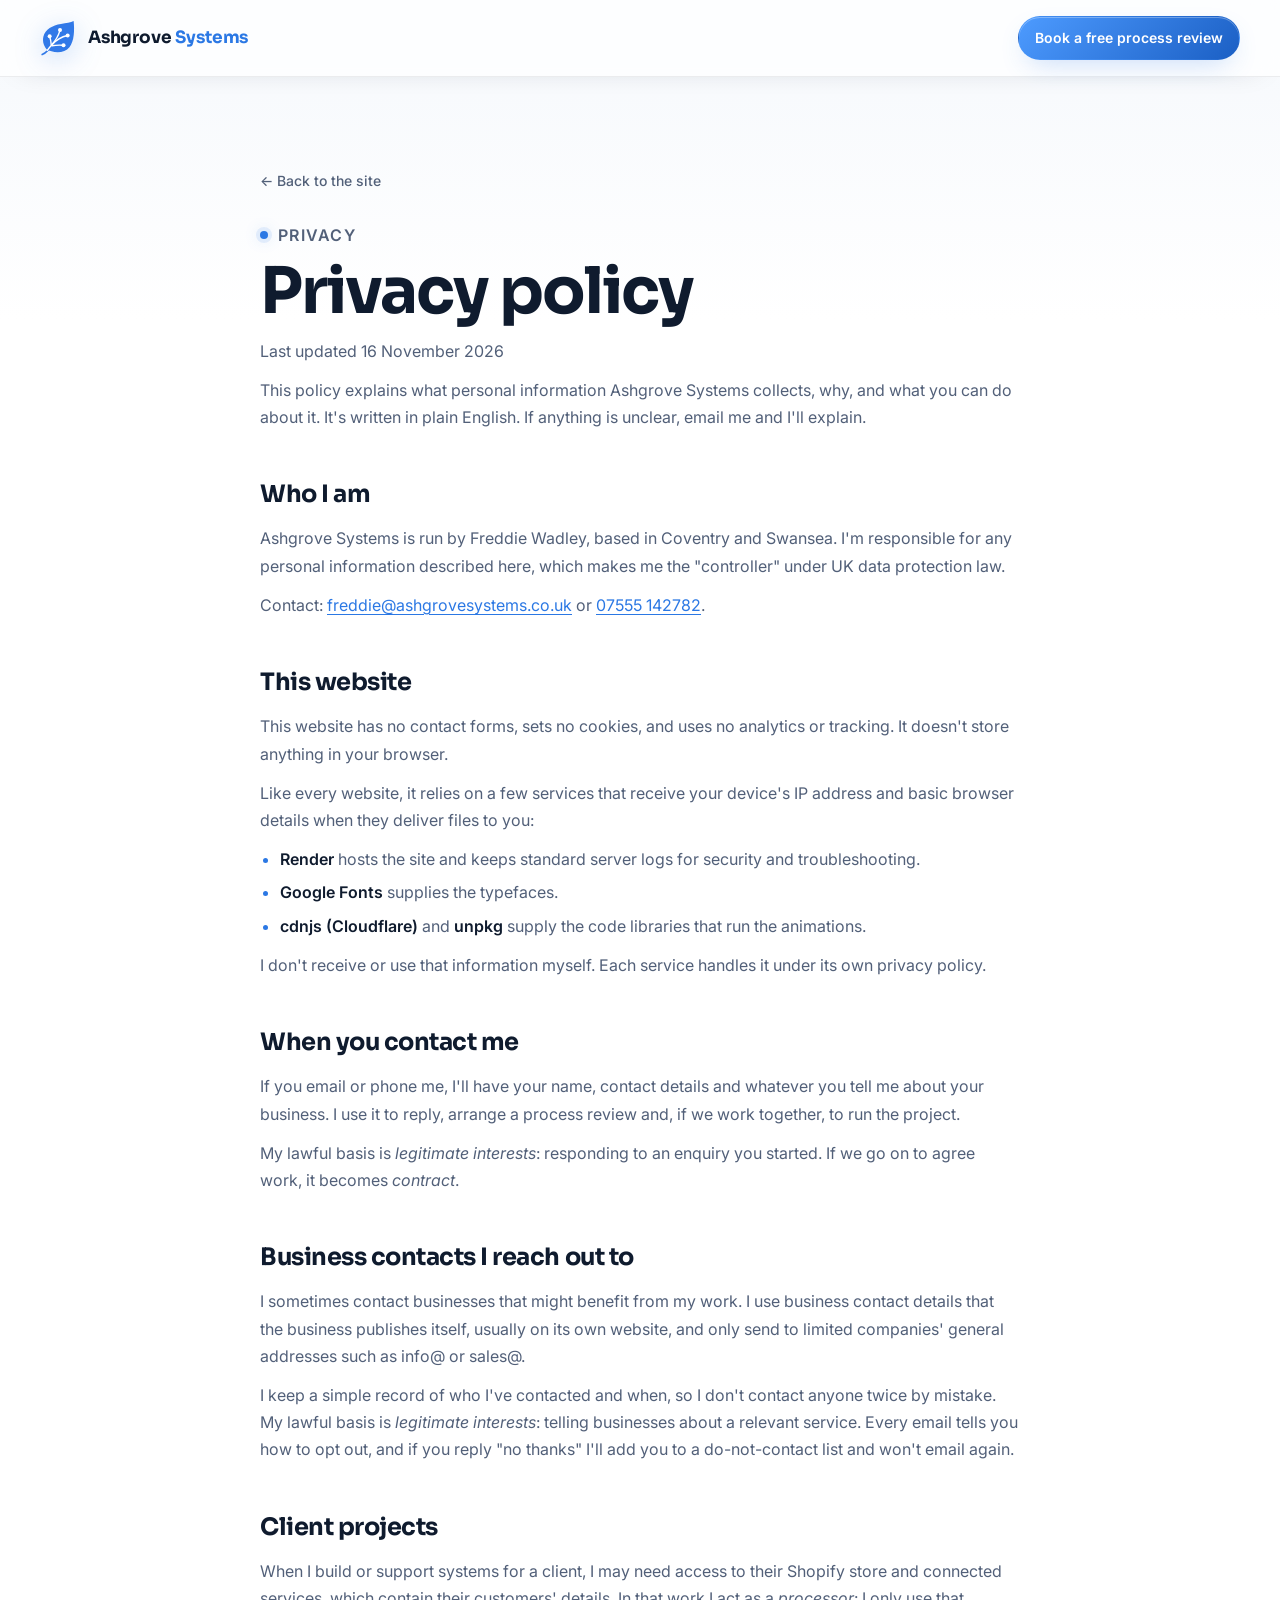
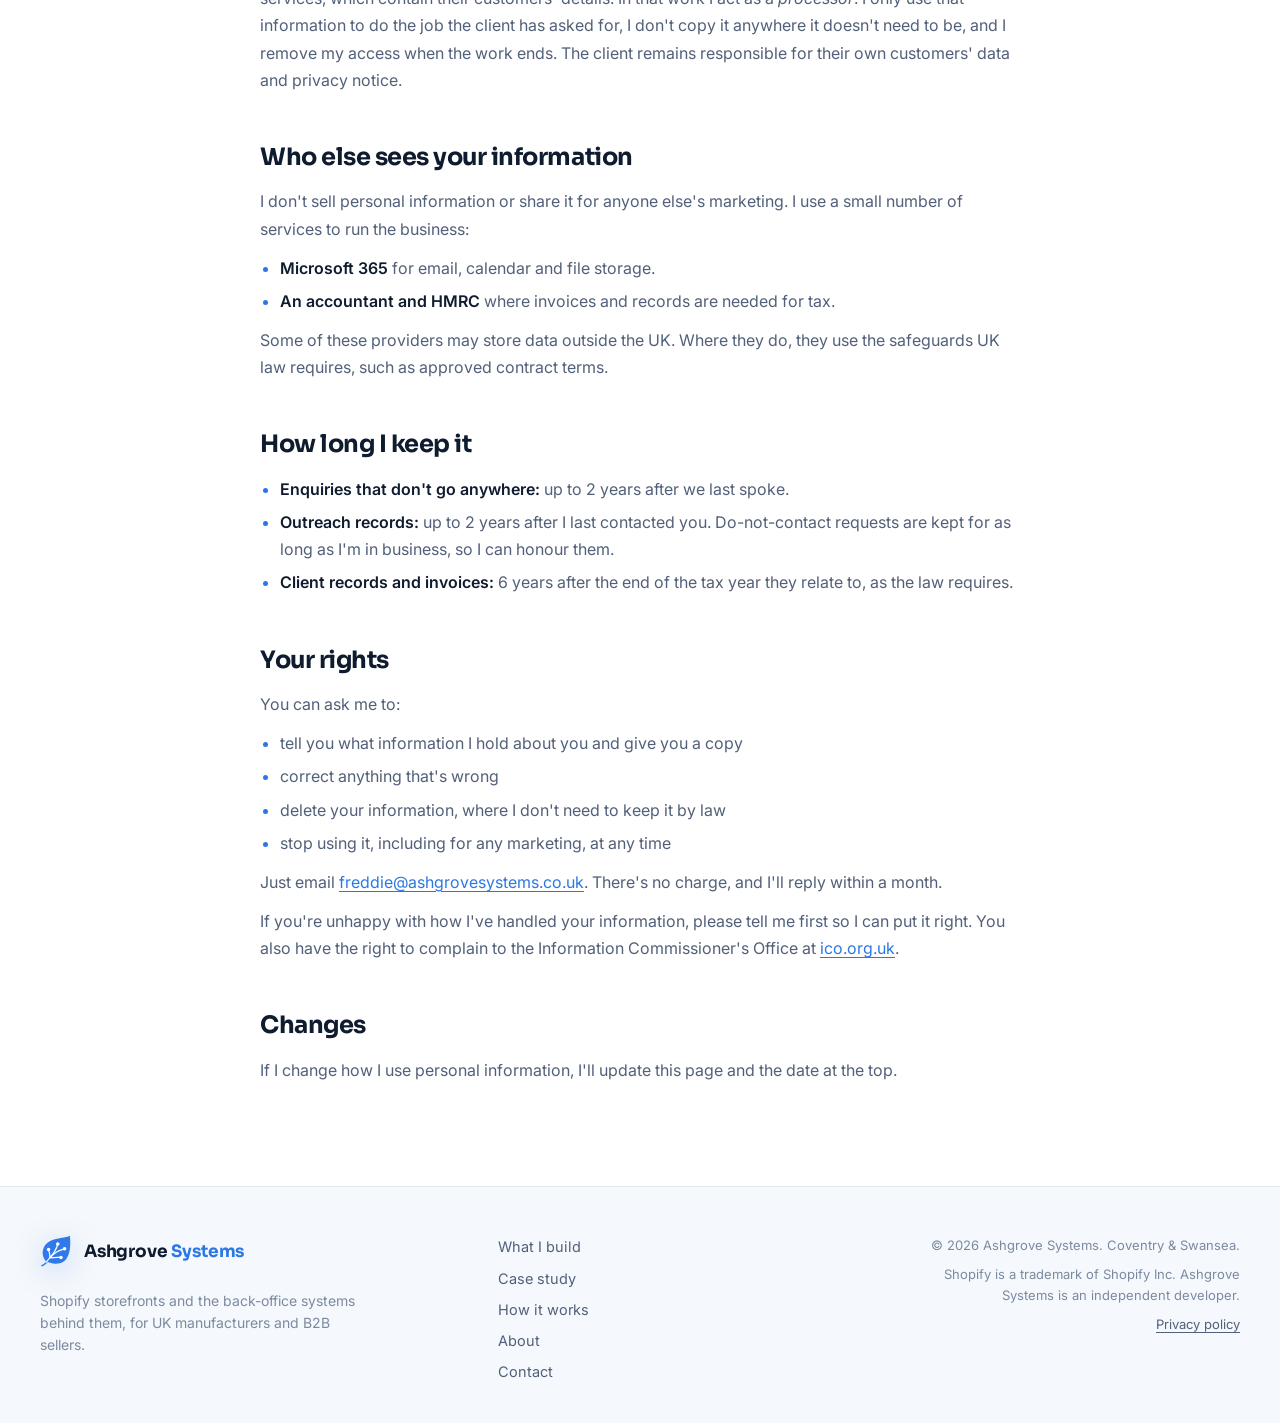
==== privacy.html @ 2b481d2b "Add privacy policy page and footer link Co-Authored-By: Claude Opus 5.5 <noreply@anthropic.com>" ====
<!doctype html>
<html lang="en-GB">
<head>
  <meta charset="utf-8">
  <meta name="viewport" content="width=device-width, initial-scale=1">
  <title>Privacy policy — Ashgrove Systems</title>
  <meta name="description" content="How Ashgrove Systems collects, uses and protects personal information.">
  <meta name="theme-color" content="#ffffff">
  <meta name="robots" content="noindex, follow">
  <link rel="icon" type="image/svg+xml" href="assets/favicon.svg">
  <link rel="canonical" href="https://ashgrovesystems.co.uk/privacy.html">

  <link rel="preconnect" href="https://fonts.googleapis.com">
  <link rel="preconnect" href="https://fonts.gstatic.com" crossorigin>
  <link href="https://fonts.googleapis.com/css2?family=Sora:wght@500;600;700;800&family=Inter:wght@400;500;600&display=swap" rel="stylesheet">
  <link rel="stylesheet" href="styles.css">
</head>
<body class="page-legal">
  <a class="skip-link" href="#main">Skip to content</a>

  <header class="site-header is-scrolled" id="top">
    <div class="container nav-bar">
      <a class="brand" href="./" aria-label="Ashgrove Systems — home">
        <img src="assets/logo.svg" width="36" height="36" alt="">
        <span>Ashgrove <b>Systems</b></span>
      </a>
      <div class="nav-actions">
        <a class="btn btn-primary btn-sm" href="./#contact">Book a free process review</a>
      </div>
    </div>
  </header>

  <main id="main" class="legal">
    <div class="container legal-inner">
      <a class="legal-back" href="./">&larr; Back to the site</a>
      <p class="eyebrow"><span class="dot"></span>Privacy</p>
      <h1 class="section-title">Privacy policy</h1>
      <p class="legal-updated">Last updated 16 November 2026</p>

      <p class="legal-lead">This policy explains what personal information Ashgrove Systems collects, why, and what you can do about it. It's written in plain English. If anything is unclear, email me and I'll explain.</p>

      <h2>Who I am</h2>
      <p>Ashgrove Systems is run by Freddie Wadley, based in Coventry and Swansea. I'm responsible for any personal information described here, which makes me the "controller" under UK data protection law.</p>
      <p>Contact: <a href="mailto:freddie@ashgrovesystems.co.uk">freddie@ashgrovesystems.co.uk</a> or <a href="tel:+447555142782">07555 142782</a>.</p>

      <h2>This website</h2>
      <p>This website has no contact forms, sets no cookies, and uses no analytics or tracking. It doesn't store anything in your browser.</p>
      <p>Like every website, it relies on a few services that receive your device's IP address and basic browser details when they deliver files to you:</p>
      <ul>
        <li><strong>Render</strong> hosts the site and keeps standard server logs for security and troubleshooting.</li>
        <li><strong>Google Fonts</strong> supplies the typefaces.</li>
        <li><strong>cdnjs (Cloudflare)</strong> and <strong>unpkg</strong> supply the code libraries that run the animations.</li>
      </ul>
      <p>I don't receive or use that information myself. Each service handles it under its own privacy policy.</p>

      <h2>When you contact me</h2>
      <p>If you email or phone me, I'll have your name, contact details and whatever you tell me about your business. I use it to reply, arrange a process review and, if we work together, to run the project.</p>
      <p>My lawful basis is <em>legitimate interests</em>: responding to an enquiry you started. If we go on to agree work, it becomes <em>contract</em>.</p>

      <h2>Business contacts I reach out to</h2>
      <p>I sometimes contact businesses that might benefit from my work. I use business contact details that the business publishes itself, usually on its own website, and only send to limited companies' general addresses such as info@ or sales@.</p>
      <p>I keep a simple record of who I've contacted and when, so I don't contact anyone twice by mistake. My lawful basis is <em>legitimate interests</em>: telling businesses about a relevant service. Every email tells you how to opt out, and if you reply "no thanks" I'll add you to a do-not-contact list and won't email again.</p>

      <h2>Client projects</h2>
      <p>When I build or support systems for a client, I may need access to their Shopify store and connected services, which contain their customers' details. In that work I act as a <em>processor</em>: I only use that information to do the job the client has asked for, I don't copy it anywhere it doesn't need to be, and I remove my access when the work ends. The client remains responsible for their own customers' data and privacy notice.</p>

      <h2>Who else sees your information</h2>
      <p>I don't sell personal information or share it for anyone else's marketing. I use a small number of services to run the business:</p>
      <ul>
        <li><strong>Microsoft 365</strong> for email, calendar and file storage.</li>
        <li><strong>An accountant and HMRC</strong> where invoices and records are needed for tax.</li>
      </ul>
      <p>Some of these providers may store data outside the UK. Where they do, they use the safeguards UK law requires, such as approved contract terms.</p>

      <h2>How long I keep it</h2>
      <ul>
        <li><strong>Enquiries that don't go anywhere:</strong> up to 2 years after we last spoke.</li>
        <li><strong>Outreach records:</strong> up to 2 years after I last contacted you. Do-not-contact requests are kept for as long as I'm in business, so I can honour them.</li>
        <li><strong>Client records and invoices:</strong> 6 years after the end of the tax year they relate to, as the law requires.</li>
      </ul>

      <h2>Your rights</h2>
      <p>You can ask me to:</p>
      <ul>
        <li>tell you what information I hold about you and give you a copy</li>
        <li>correct anything that's wrong</li>
        <li>delete your information, where I don't need to keep it by law</li>
        <li>stop using it, including for any marketing, at any time</li>
      </ul>
      <p>Just email <a href="mailto:freddie@ashgrovesystems.co.uk">freddie@ashgrovesystems.co.uk</a>. There's no charge, and I'll reply within a month.</p>
      <p>If you're unhappy with how I've handled your information, please tell me first so I can put it right. You also have the right to complain to the Information Commissioner's Office at <a href="https://ico.org.uk/make-a-complaint/" target="_blank" rel="noopener">ico.org.uk</a>.</p>

      <h2>Changes</h2>
      <p>If I change how I use personal information, I'll update this page and the date at the top.</p>
    </div>
  </main>

  <footer class="site-footer">
    <div class="container footer-grid">
      <div class="footer-brand">
        <a class="brand" href="./" aria-label="Ashgrove Systems — home">
          <img src="assets/logo.svg" width="32" height="32" alt="">
          <span>Ashgrove <b>Systems</b></span>
        </a>
        <p>Shopify storefronts and the back-office systems behind them, for UK manufacturers and B2B sellers.</p>
      </div>
      <nav class="footer-nav" aria-label="Footer">
        <a href="./#build">What I build</a>
        <a href="./#case-study">Case study</a>
        <a href="./#how">How it works</a>
        <a href="./#about">About</a>
        <a href="./#contact">Contact</a>
      </nav>
      <div class="footer-legal">
        <p>&copy; 2026 Ashgrove Systems. Coventry &amp; Swansea.</p>
        <p>Shopify is a trademark of Shopify Inc. Ashgrove Systems is an independent developer.</p>
        <p><a href="privacy.html">Privacy policy</a></p>
      </div>
    </div>
  </footer>
</body>
</html>
---- styles.css ----
/* =========================================================
   Ashgrove Systems — styles
   Light, airy theme with a bright blue accent, bold type,
   full-bleed sections, soft shadows.
   ========================================================= */

:root {
  --bg: #ffffff;
  --bg-2: #f5f8fc;
  --bg-3: #edf3fa;
  --surface: #ffffff;
  --surface-2: #f7faff;
  --line: rgba(15, 27, 46, 0.08);
  --line-strong: rgba(15, 27, 46, 0.14);

  --text: #0f1b2e;
  --muted: #526079;
  --muted-2: #7c8aa0;

  --blue: #2b78e4;          /* accent text + fills (AA on white) */
  --blue-bright: #4d9bff;   /* highlights, gradients */
  --blue-light: #9cc8ff;
  --blue-deep: #1b5fc4;
  --blue-ink: #0d3b7a;
  --blue-glow: rgba(43, 120, 228, 0.32);
  --blue-soft: rgba(43, 120, 228, 0.10);
  --blue-tint: #eaf2ff;

  --amber: #a86200;
  --amber-bg: rgba(255, 184, 77, 0.18);
  --amber-line: rgba(200, 130, 0, 0.45);
  --green: #1a8f55;

  --shadow-soft: 0 20px 60px -24px rgba(15, 27, 46, 0.18);
  --shadow-card: 0 10px 30px -18px rgba(15, 27, 46, 0.18);
  --shadow-float: 0 40px 90px -40px rgba(15, 27, 46, 0.28), 0 0 70px -30px var(--blue-glow);

  --font-display: "Sora", "Inter", system-ui, sans-serif;
  --font-body: "Inter", system-ui, -apple-system, "Segoe UI", sans-serif;

  --radius: 18px;
  --radius-lg: 28px;
  --container: 1200px;
  --gutter: clamp(16px, 4vw, 40px);
  --ease: cubic-bezier(0.22, 1, 0.36, 1);
}

*, *::before, *::after { box-sizing: border-box; }

html {
  /* No scroll-behavior: smooth here. Lenis handles smooth scrolling and
     the two fight each other when both are on. */
  -webkit-text-size-adjust: 100%;
}

html.lenis, html.lenis body { height: auto; }
.lenis.lenis-smooth { scroll-behavior: auto !important; }

body {
  margin: 0;
  background: var(--bg);
  color: var(--text);
  font-family: var(--font-body);
  font-size: 17px;
  line-height: 1.6;
  overflow-x: hidden;
  -webkit-font-smoothing: antialiased;
}

img, svg { display: block; max-width: 100%; }
a { color: inherit; text-decoration: none; }
ul, ol { margin: 0; padding: 0; list-style: none; }
h1, h2, h3, h4, p { margin: 0; }
button { font: inherit; color: inherit; cursor: pointer; }
::selection { background: var(--blue-light); color: var(--text); }

.container {
  width: min(100% - 2 * var(--gutter), var(--container));
  margin-inline: auto;
}

.skip-link {
  position: absolute; left: 12px; top: -60px;
  background: var(--blue); color: #fff; padding: 10px 14px; border-radius: 10px;
  font-weight: 600; z-index: 100; transition: top .2s;
}
.skip-link:focus { top: 12px; }

/* ---------- background glows ---------- */
.bg-glow { position: fixed; inset: 0; pointer-events: none; z-index: 0; overflow: hidden; }
.glow {
  position: absolute; border-radius: 50%; filter: blur(80px); opacity: .9;
  will-change: transform;
}
.glow-1 { width: 60vw; height: 60vw; max-width: 760px; max-height: 760px; top: -22vw; right: -14vw; background: radial-gradient(circle, rgba(77,155,255,.26), transparent 65%); }
.glow-2 { width: 50vw; height: 50vw; max-width: 640px; max-height: 640px; bottom: -25vw; left: -15vw; background: radial-gradient(circle, rgba(156,200,255,.3), transparent 65%); }

main, .site-header, .site-footer { position: relative; z-index: 1; }

/* ---------- typography helpers ---------- */
.eyebrow {
  display: inline-flex; align-items: center; gap: 10px;
  font-size: 13px; font-weight: 600; letter-spacing: .08em; text-transform: uppercase;
  color: var(--blue);
}
.eyebrow .dot {
  width: 8px; height: 8px; border-radius: 50%; background: var(--blue);
  box-shadow: 0 0 0 4px var(--blue-soft), 0 0 16px var(--blue-glow);
}
.section-title {
  font-family: var(--font-display);
  font-weight: 700;
  font-size: clamp(2.1rem, 5vw, 4.2rem);
  line-height: 1.04;
  letter-spacing: -0.03em;
  margin-top: 18px;
  color: var(--text);
}
.section-title em, .hero-title em {
  font-style: normal;
  background: linear-gradient(100deg, var(--blue-deep), var(--blue) 55%, var(--blue-bright));
  -webkit-background-clip: text; background-clip: text; color: transparent;
}
.section-sub {
  margin-top: 20px; max-width: 60ch; color: var(--muted); font-size: clamp(1.02rem, 1.4vw, 1.2rem);
}
.section-sub a { color: var(--blue); text-decoration: underline; text-underline-offset: 3px; }
.section-head { max-width: 820px; }

.todo { color: var(--amber); }
.todo-note {
  display: block; font-size: 12px; font-weight: 600; letter-spacing: .04em;
  color: var(--amber);
}

/* ---------- buttons ---------- */
.btn {
  position: relative; display: inline-flex; align-items: center; justify-content: center; gap: 10px;
  padding: 14px 22px; border-radius: 999px; font-weight: 600; font-size: 15px;
  border: 1px solid transparent; white-space: nowrap;
  transition: transform .35s var(--ease), box-shadow .35s var(--ease), background .3s, border-color .3s, color .3s;
  isolation: isolate;
}
.btn-lg { padding: 18px 28px; font-size: 16px; }
.btn-sm { padding: 10px 16px; font-size: 14px; }
.btn-primary {
  background: linear-gradient(135deg, var(--blue-bright), var(--blue-deep));
  color: #fff;
  box-shadow: 0 10px 28px -10px var(--blue-glow), inset 0 1px 0 rgba(255,255,255,.3);
}
.btn-primary::after {
  content: ""; position: absolute; inset: 0; border-radius: inherit; z-index: -1;
  background: linear-gradient(135deg, var(--blue), var(--blue-ink)); opacity: 0; transition: opacity .3s;
}
.btn-primary:hover { transform: translateY(-2px); box-shadow: 0 18px 40px -12px var(--blue-glow), inset 0 1px 0 rgba(255,255,255,.3); }
.btn-primary:hover::after { opacity: 1; }
.btn-primary svg { transition: transform .3s var(--ease); }
.btn-primary:hover svg { transform: translateX(4px); }
.btn-ghost {
  background: rgba(255,255,255,.7); border-color: var(--line-strong); color: var(--text);
  backdrop-filter: blur(8px); box-shadow: var(--shadow-card);
}
.btn-ghost:hover { background: #fff; border-color: rgba(43,120,228,.45); transform: translateY(-2px); }
.btn:focus-visible, a:focus-visible, button:focus-visible { outline: 2px solid var(--blue); outline-offset: 3px; }

/* ---------- header / nav ---------- */
.site-header {
  position: fixed; top: 0; left: 0; right: 0; z-index: 50;
  transition: background .35s, border-color .35s, box-shadow .35s;
  border-bottom: 1px solid transparent;
}
.site-header.is-scrolled {
  background: rgba(255, 255, 255, .78);
  backdrop-filter: blur(14px) saturate(140%);
  -webkit-backdrop-filter: blur(14px) saturate(140%);
  border-bottom-color: var(--line);
  box-shadow: 0 10px 30px -24px rgba(15,27,46,.25);
}
.nav-bar {
  display: flex; align-items: center; justify-content: space-between; gap: 24px;
  height: 76px;
}
.brand { display: inline-flex; align-items: center; gap: 12px; font-family: var(--font-display); font-weight: 700; font-size: 17px; letter-spacing: -0.01em; white-space: nowrap; color: var(--text); }
.brand b { font-weight: 700; color: var(--blue); }
.brand img { filter: drop-shadow(0 6px 14px rgba(43,120,228,.25)); }

.nav { display: flex; gap: 6px; }
.nav a {
  position: relative; padding: 8px 12px; font-size: 14.5px; font-weight: 500; color: var(--muted);
  border-radius: 10px; white-space: nowrap; transition: color .25s, background .25s;
}
.nav a::after {
  content: ""; position: absolute; left: 12px; right: 12px; bottom: 5px; height: 2px; border-radius: 2px;
  background: var(--blue); transform: scaleX(0); transform-origin: left; transition: transform .35s var(--ease);
}
.nav a:hover, .nav a.is-active { color: var(--text); }
.nav a:hover::after, .nav a.is-active::after { transform: scaleX(1); }

.nav-actions { display: flex; align-items: center; gap: 12px; }
.nav-toggle {
  display: none; width: 44px; height: 44px; border-radius: 12px; border: 1px solid var(--line-strong);
  background: #fff; flex-direction: column; align-items: center; justify-content: center; gap: 5px;
  box-shadow: var(--shadow-card);
}
.nav-toggle span { width: 18px; height: 2px; background: var(--text); border-radius: 2px; transition: transform .3s var(--ease), opacity .3s; }
.nav-toggle[aria-expanded="true"] span:nth-child(1) { transform: translateY(7px) rotate(45deg); }
.nav-toggle[aria-expanded="true"] span:nth-child(2) { opacity: 0; }
.nav-toggle[aria-expanded="true"] span:nth-child(3) { transform: translateY(-7px) rotate(-45deg); }

/* ---------- hero ---------- */
.hero {
  position: relative;
  min-height: 100svh;
  padding: calc(76px + clamp(48px, 9vh, 110px)) 0 clamp(60px, 8vh, 100px);
  display: flex; align-items: center;
  overflow: hidden;
  background: linear-gradient(180deg, #f7faff 0%, #ffffff 70%);
}
.hero::before {
  content: ""; position: absolute; inset: 0; pointer-events: none;
  background-image:
    linear-gradient(rgba(15,27,46,.06) 1px, transparent 1px),
    linear-gradient(90deg, rgba(15,27,46,.06) 1px, transparent 1px);
  background-size: 64px 64px;
  mask-image: radial-gradient(ellipse 70% 60% at 50% 40%, #000 20%, transparent 75%);
  -webkit-mask-image: radial-gradient(ellipse 70% 60% at 50% 40%, #000 20%, transparent 75%);
}
.hero-grid {
  display: grid; grid-template-columns: 1.1fr .9fr; gap: clamp(32px, 5vw, 72px); align-items: center;
}
.hero-title {
  font-family: var(--font-display);
  font-weight: 800;
  font-size: clamp(2.9rem, 7.2vw, 6.6rem);
  line-height: .98;
  letter-spacing: -0.04em;
  margin-top: 22px;
  color: var(--text);
}
.hero-title .line { display: block; overflow: hidden; padding-bottom: .06em; margin-bottom: -.06em; }
.hero-title .line > span { display: inline-block; }
.hero-sub { margin-top: 26px; max-width: 54ch; font-size: clamp(1.05rem, 1.5vw, 1.25rem); color: var(--muted); }
.hero-actions { display: flex; flex-wrap: wrap; gap: 14px; margin-top: 34px; }
.hero-meta { display: flex; flex-wrap: wrap; gap: 8px 22px; margin-top: 34px; color: var(--muted-2); font-size: 14px; }
.hero-meta li { display: flex; align-items: center; gap: 8px; }
.hero-meta li::before { content: ""; width: 5px; height: 5px; border-radius: 50%; background: var(--blue); box-shadow: 0 0 8px var(--blue-glow); }

.hero-visual { position: relative; }
.hero-visual-glow {
  position: absolute; inset: -10% -12%; z-index: -1; pointer-events: none;
  background: radial-gradient(ellipse at 50% 50%, rgba(77,155,255,.28), transparent 62%);
  filter: blur(30px);
}

/* window frames (shared by hero + case study) */
.flow-window, .board-window {
  background: #fff;
  border: 1px solid var(--line);
  border-radius: var(--radius-lg);
  box-shadow: var(--shadow-float);
  overflow: hidden;
}
.window-bar {
  display: flex; align-items: center; gap: 7px; padding: 14px 18px;
  border-bottom: 1px solid var(--line); background: var(--bg-2);
}
.win-dot { width: 10px; height: 10px; border-radius: 50%; background: rgba(15,27,46,.12); }
.win-dot:first-child { background: #ff8a80; }
.win-dot:nth-child(2) { background: #ffd166; }
.win-dot:nth-child(3) { background: #7bd98f; }
.win-title { margin-left: 8px; font-size: 13px; font-weight: 600; color: var(--muted); }
.win-pill {
  margin-left: auto; display: inline-flex; align-items: center; gap: 7px;
  font-size: 11.5px; font-weight: 600; letter-spacing: .04em; text-transform: uppercase;
  color: var(--blue); background: var(--blue-tint); border: 1px solid rgba(43,120,228,.2);
  padding: 4px 10px; border-radius: 999px;
}
.pulse { width: 7px; height: 7px; border-radius: 50%; background: var(--blue); box-shadow: 0 0 10px var(--blue-glow); animation: pulse 1.6s ease-in-out infinite; }
@keyframes pulse { 0%,100% { transform: scale(1); opacity: 1; } 50% { transform: scale(.6); opacity: .5; } }

/* order flow */
.flow { position: relative; padding: 22px 22px 10px 22px; }
.flow-rail {
  position: absolute; top: 44px; bottom: 54px; left: calc(22px + 23px); width: 2px;
  background: rgba(15,27,46,.08); border-radius: 2px;
}
.flow-rail-fill {
  position: absolute; left: 0; top: 0; width: 100%; height: 100%;
  background: linear-gradient(180deg, var(--blue-bright), var(--blue-deep));
  box-shadow: 0 0 12px var(--blue-glow);
  transform: scaleY(0); transform-origin: top;
}
.flow-packet {
  position: absolute; left: 50%; top: 0; width: 12px; height: 12px; margin-left: -6px; margin-top: -6px;
  border-radius: 50%; background: var(--blue);
  box-shadow: 0 0 0 4px rgba(43,120,228,.2), 0 0 22px 4px var(--blue-glow);
  opacity: 0;
}
.flow-step {
  position: relative; display: grid; grid-template-columns: 46px 1fr auto; align-items: center; gap: 14px;
  padding: 10px 0; transition: opacity .3s;
}
.flow-step + .flow-step { margin-top: 2px; }
.flow-icon {
  width: 46px; height: 46px; border-radius: 14px; display: grid; place-items: center;
  background: #fff; border: 1px solid var(--line-strong); color: var(--muted);
  position: relative; z-index: 1; box-shadow: var(--shadow-card);
  transition: color .35s, border-color .35s, box-shadow .35s, background .35s, transform .35s var(--ease);
}
.flow-icon svg { width: 22px; height: 22px; }
.flow-text { display: flex; flex-direction: column; gap: 2px; min-width: 0; }
.flow-text strong { font-family: var(--font-display); font-weight: 600; font-size: 15px; letter-spacing: -.01em; color: var(--text); }
.flow-text span { font-size: 13px; color: var(--muted-2); white-space: nowrap; overflow: hidden; text-overflow: ellipsis; }
.flow-status {
  font-size: 11.5px; font-weight: 600; letter-spacing: .04em; text-transform: uppercase;
  color: var(--muted-2); background: var(--bg-2); border: 1px solid var(--line);
  padding: 5px 10px; border-radius: 999px; white-space: nowrap;
  transition: color .3s, background .3s, border-color .3s;
}
.flow-step.is-active .flow-icon {
  color: #fff; border-color: var(--blue); background: linear-gradient(135deg, var(--blue-bright), var(--blue-deep));
  box-shadow: 0 0 0 4px var(--blue-soft), 0 10px 26px -8px var(--blue-glow); transform: scale(1.06);
}
.flow-step.is-done .flow-icon { color: var(--blue); border-color: rgba(43,120,228,.35); background: var(--blue-tint); }
.flow-step.is-done .flow-status, .flow-step.is-active .flow-status {
  color: var(--blue); background: var(--blue-tint); border-color: rgba(43,120,228,.25);
}
.flow-foot {
  display: flex; justify-content: space-between; align-items: center; gap: 12px;
  padding: 14px 22px 18px; border-top: 1px solid var(--line); font-size: 13px; color: var(--muted);
  background: var(--bg-2);
}
.flow-timer { font-family: var(--font-display); font-weight: 700; color: var(--blue); }


/* ---------- marquee ---------- */
.marquee {
  overflow: hidden; border-top: 1px solid var(--line); border-bottom: 1px solid var(--line);
  background: var(--bg-2); padding: 18px 0;
  mask-image: linear-gradient(90deg, transparent, #000 8%, #000 92%, transparent);
  -webkit-mask-image: linear-gradient(90deg, transparent, #000 8%, #000 92%, transparent);
}
.marquee-track {
  display: flex; align-items: center; gap: 28px; width: max-content;
  animation: marquee 38s linear infinite;
  font-family: var(--font-display); font-weight: 600; font-size: clamp(15px, 1.6vw, 19px); letter-spacing: -.01em;
  color: var(--muted);
}
.marquee:hover .marquee-track { animation-play-state: paused; }
.marquee-track span { white-space: nowrap; }
.marquee-track i { width: 7px; height: 7px; border-radius: 50%; background: var(--blue); box-shadow: 0 0 10px var(--blue-glow); flex: none; }
@keyframes marquee { to { transform: translateX(-50%); } }

/* ---------- sections ---------- */
.section { position: relative; padding: clamp(80px, 11vw, 150px) 0; }
.section + .section { border-top: 1px solid var(--line); }

/* services */
.services {
  display: grid; grid-template-columns: repeat(6, 1fr); gap: 18px; margin-top: clamp(40px, 6vw, 72px);
}
.service-card {
  grid-column: span 3;
  position: relative; padding: 30px 28px 28px; border-radius: var(--radius);
  background: var(--surface); border: 1px solid var(--line); box-shadow: var(--shadow-card);
  overflow: hidden; transition: border-color .35s, transform .5s var(--ease), box-shadow .5s var(--ease);
  --mx: 50%; --my: 50%;
}
.service-card-wide { grid-column: span 6; }
.service-card::before {
  content: ""; position: absolute; inset: 0; pointer-events: none; opacity: 0; transition: opacity .4s;
  background: radial-gradient(420px circle at var(--mx) var(--my), rgba(77,155,255,.14), transparent 45%);
}
.service-card::after {
  content: ""; position: absolute; inset: -1px; border-radius: inherit; pointer-events: none; opacity: 0; transition: opacity .4s;
  background: radial-gradient(300px circle at var(--mx) var(--my), rgba(43,120,228,.6), transparent 50%);
  mask: linear-gradient(#000, #000) content-box, linear-gradient(#000, #000);
  -webkit-mask: linear-gradient(#000, #000) content-box, linear-gradient(#000, #000);
  mask-composite: exclude; -webkit-mask-composite: xor; padding: 1px;
}
.service-card:hover { border-color: rgba(43,120,228,.3); transform: translateY(-5px); box-shadow: var(--shadow-soft); }
.service-card:hover::before, .service-card:hover::after { opacity: 1; }
.service-num {
  position: absolute; top: 22px; right: 24px; font-family: var(--font-display); font-weight: 700;
  font-size: 13px; letter-spacing: .1em; color: var(--muted-2);
}
.service-icon {
  width: 52px; height: 52px; border-radius: 14px; display: grid; place-items: center;
  background: var(--blue-tint); border: 1px solid rgba(43,120,228,.18); color: var(--blue);
  box-shadow: 0 10px 22px -12px var(--blue-glow); transition: transform .4s var(--ease);
}
.service-icon svg { width: 24px; height: 24px; }
.service-card:hover .service-icon { transform: rotate(-6deg) scale(1.06); }
.service-card h3 { font-family: var(--font-display); font-weight: 700; font-size: 1.45rem; letter-spacing: -.02em; margin-top: 22px; color: var(--text); }
.service-card p { margin-top: 12px; color: var(--muted); font-size: 15.5px; }
.service-card-wide p { max-width: 70ch; }
.tags { display: flex; flex-wrap: wrap; gap: 8px; margin-top: 18px; }
.tags li {
  font-size: 12.5px; font-weight: 500; color: var(--muted); padding: 5px 11px; border-radius: 999px;
  border: 1px solid var(--line); background: var(--bg-2);
}

/* case study */
.section-case {
  background:
    radial-gradient(ellipse 60% 50% at 85% 20%, rgba(77,155,255,.14), transparent 60%),
    linear-gradient(180deg, var(--bg-2), var(--bg));
}
.case-grid { display: grid; grid-template-columns: 1fr 1.05fr; gap: clamp(36px, 6vw, 80px); align-items: center; }
.case-steps { margin-top: 30px; display: grid; gap: 10px; }
.case-steps li { display: flex; align-items: center; gap: 14px; font-weight: 500; color: var(--text); }
.case-steps span {
  font-family: var(--font-display); font-weight: 700; font-size: 12px; letter-spacing: .08em; color: var(--blue);
  width: 34px; height: 34px; display: grid; place-items: center; border-radius: 10px;
  background: var(--blue-tint); border: 1px solid rgba(43,120,228,.18); flex: none;
}
.case-line { margin-top: 20px; font-family: var(--font-display); font-weight: 700; font-size: 1.3rem; letter-spacing: -.02em; color: var(--text); }
.case-proof { margin-top: 34px; display: grid; gap: 18px; }
.stat-row { display: grid; grid-template-columns: 1fr 1fr; gap: 14px; }
.stat {
  display: flex; align-items: center; gap: 18px; padding: 20px 22px; border-radius: var(--radius);
  background: #fff; border: 1px solid var(--line-strong); box-shadow: var(--shadow-card);
}
.stat-num { font-family: var(--font-display); font-weight: 800; font-size: clamp(2.2rem, 4vw, 3rem); letter-spacing: -.04em; line-height: 1; }
.stat-num small { font-size: .55em; color: var(--blue); margin-left: .05em; }
.stat-label { color: var(--muted); font-size: 15px; line-height: 1.35; }
.quote { margin: 0; padding: 22px 24px; border-radius: var(--radius); background: #fff; border: 1px solid var(--line-strong); position: relative; box-shadow: var(--shadow-card); }
.quote::before { content: "“"; position: absolute; top: 4px; left: 16px; font-family: var(--font-display); font-size: 56px; line-height: 1; color: rgba(43,120,228,.25); }
.quote p { font-size: 1.05rem; padding-left: 24px; }
.quote cite { display: block; margin-top: 10px; padding-left: 24px; font-style: normal; font-size: 13.5px; color: var(--muted-2); }

.case-visual { position: relative; }
/* BiteBoard mock: mirrors the real app's Orders screen (Inter, #f6f8fa canvas, indigo accent) */
.bb {
  --bbi: #4f46e5; --bbi-soft: #eef2ff; --bb-line: #e5e7eb; --bb-text: #1f2937; --bb-mute: #6b7280; --bb-faint: #9ca3af;
  display: flex; background: #f6f8fa; color: var(--bb-text); font-family: var(--font-body); font-size: 11px; line-height: 1.3;
  min-height: 340px; text-align: left;
}
.bb svg { width: 1em; height: 1em; flex: none; }
.bb-side {
  width: 44px; flex: none; background: #fff; border-right: 1px solid var(--bb-line);
  display: flex; flex-direction: column; align-items: center; padding: 10px 0; gap: 2px;
}
.bb-brand { color: var(--bbi); font-size: 16px; padding: 4px 0 10px; margin-bottom: 6px; border-bottom: 1px solid var(--bb-line); width: 28px; display: flex; justify-content: center; }
.bb-tab { width: 28px; height: 28px; border-radius: 6px; display: flex; align-items: center; justify-content: center; color: var(--bb-mute); font-size: 13px; }
.bb-tab.is-active { background: var(--bbi); color: #fff; }
.bb-tab-home { margin-top: auto; border-top: 1px solid var(--bb-line); border-radius: 0; width: 28px; padding-top: 8px; height: auto; }
.bb-main { flex: 1; min-width: 0; padding: 14px 14px 12px; }
.bb-title { display: flex; align-items: center; gap: 7px; font-size: 13px; font-weight: 600; margin-bottom: 10px; }
.bb-title svg { color: var(--bbi); font-size: 13px; }
.bb-toolbar { display: flex; align-items: center; gap: 8px; flex-wrap: wrap; margin-bottom: 10px; }
.bb-search { flex: 1; min-width: 150px; max-width: 230px; display: flex; align-items: center; gap: 7px; padding: 6px 9px; background: #fff; border: 1px solid var(--bb-line); border-radius: 6px; color: var(--bb-faint); font-size: 10.5px; white-space: nowrap; overflow: hidden; }
.bb-pill { background: var(--bbi-soft); color: #4338ca; border-radius: 999px; padding: 4px 9px; font-weight: 600; font-size: 10px; white-space: nowrap; }
.bb-key { display: flex; align-items: center; gap: 9px; padding: 4px 8px; background: #fff; border: 1px solid var(--bb-line); border-radius: 6px; font-size: 9.5px; color: #374151; white-space: nowrap; }
.bb-key b { font-weight: 600; color: var(--bb-mute); text-transform: uppercase; letter-spacing: .04em; font-size: 8.5px; }
.bb-key span { display: inline-flex; align-items: center; gap: 5px; }
.bb-btn { margin-left: auto; display: inline-flex; align-items: center; gap: 5px; padding: 6px 9px; background: #fff; border: 1px solid var(--bb-line); border-radius: 6px; font-size: 10px; font-weight: 500; color: #374151; white-space: nowrap; }
.bb-ind { display: inline-block; width: 9px; height: 9px; border-radius: 50%; }
.bb-ind-orange { background: #eab308; }
.bb-ind-red { background: #dc2626; }
.bb-card { background: #fff; border: 1px solid var(--bb-line); border-radius: 8px; overflow: hidden; }
.bb-card table { width: 100%; border-collapse: collapse; }
.bb-card th { text-align: left; font-size: 8.5px; font-weight: 700; color: var(--bb-faint); text-transform: uppercase; letter-spacing: .04em; padding: 7px 10px; border-bottom: 1px solid #eef0f3; background: #f8fafc; white-space: nowrap; }
.bb-card td { font-size: 10.5px; padding: 7px 10px; border-bottom: 1px solid #f3f4f6; vertical-align: middle; white-space: nowrap; }
.bb-card tr:last-child td { border-bottom: 0; }
.bb-row td:first-child { display: flex; align-items: center; gap: 5px; }
.bb-row td strong { font-weight: 600; }
.bb-row td:first-child svg { color: var(--bb-faint); font-size: 9px; transition: transform .3s; }
.bb-row.is-open { background: #f9fafb; }
.bb-row.is-open td:first-child svg { transform: rotate(180deg); color: var(--bbi); }
.bb-ind-cell { width: 20px; padding-left: 0 !important; padding-right: 0 !important; text-align: center; }
.bb-num { text-align: right; font-variant-numeric: tabular-nums; }
.bb-details td { padding: 10px 12px 11px !important; background: #f8fafc !important; border-bottom: 1px solid var(--bb-line) !important; white-space: normal !important; }
.bb-status { display: flex; margin-bottom: 9px; }
.bb-step { display: flex; align-items: flex-start; flex: 1 1 auto; min-width: 0; }
.bb-step:last-child { flex: 0 0 auto; }
.bb-step:last-child .bb-conn { display: none; }
.bb-node { display: flex; flex-direction: column; align-items: center; gap: 3px; width: 52px; flex: none; }
.bb-dot { width: 16px; height: 16px; border-radius: 50%; border: 2px solid #d1d5db; background: #fff; display: flex; align-items: center; justify-content: center; color: #fff; box-sizing: border-box; }
.bb-dot svg { width: 9px; height: 9px; }
.bb-lbl { font-size: 8px; text-align: center; line-height: 1.15; color: var(--bb-mute); }
.bb-step.done .bb-dot { background: var(--bbi); border-color: var(--bbi); }
.bb-step.done .bb-lbl { color: #374151; font-weight: 500; }
.bb-step.current .bb-dot { background: var(--bbi-soft); border-color: var(--bbi); box-shadow: 0 0 0 3px rgba(79,70,229,.15); animation: bbpulse 2s ease-in-out infinite; }
.bb-step.current .bb-lbl { color: var(--bbi); font-weight: 600; }
.bb-step.pending .bb-dot { background: #f9fafb; border-color: var(--bb-line); }
.bb-step.pending .bb-lbl { color: var(--bb-faint); }
.bb-conn { flex: 1; height: 2px; background: var(--bb-line); min-width: 6px; margin: 7px -14px 0; }
.bb-step.done .bb-conn { background: var(--bbi); }
@keyframes bbpulse { 0%,100% { box-shadow: 0 0 0 3px rgba(79,70,229,.15); } 50% { box-shadow: 0 0 0 6px rgba(79,70,229,.08); } }
.bb-detail-meta { display: flex; flex-wrap: wrap; gap: 6px 16px; font-size: 10px; color: var(--bb-mute); }
.bb-detail-meta b { font-weight: 600; color: #374151; margin-right: 4px; }
.bb-sub { display: flex; align-items: center; gap: 6px; font-size: 11px; font-weight: 600; color: #374151; margin: 12px 0 6px; }
.bb-sub svg { color: #059669; }
.bb-sub span { font-size: 9.5px; font-weight: 600; color: var(--bb-mute); }
.bb-card-done { opacity: .7; }
.board-label { display: flex; align-items: center; gap: 8px; justify-content: center; margin-top: 16px; font-size: 13px; color: var(--muted-2); }

/* how it works */
.steps { position: relative; display: grid; grid-template-columns: repeat(3, 1fr); gap: 22px; margin-top: clamp(44px, 6vw, 80px); }
.step-line { position: absolute; top: 31px; left: 10%; right: 10%; height: 2px; background: rgba(15,27,46,.08); border-radius: 2px; }
.step-line span {
  display: block; height: 100%; width: 100%; transform: scaleX(0); transform-origin: left;
  background: linear-gradient(90deg, var(--blue-deep), var(--blue-bright)); box-shadow: 0 0 14px var(--blue-glow);
}
.step { position: relative; padding: 0 8px; }
.step-num {
  position: relative; z-index: 1; width: 62px; height: 62px; display: grid; place-items: center; border-radius: 50%;
  font-family: var(--font-display); font-weight: 800; font-size: 1.3rem;
  background: #fff; border: 2px solid rgba(43,120,228,.35); color: var(--blue);
  box-shadow: 0 0 0 8px var(--bg), 0 14px 30px -12px var(--blue-glow); transition: transform .4s var(--ease), background .4s, color .4s;
}
.step:hover .step-num { transform: scale(1.08); background: var(--blue); color: #fff; }
.step h3 { font-family: var(--font-display); font-weight: 700; font-size: 1.45rem; letter-spacing: -.02em; margin-top: 26px; color: var(--text); }
.step p { margin-top: 12px; color: var(--muted); font-size: 15.5px; }
.step-tag {
  display: inline-block; margin-top: 18px; font-size: 12.5px; font-weight: 600; letter-spacing: .05em; text-transform: uppercase;
  color: var(--blue); background: var(--blue-tint); border: 1px solid rgba(43,120,228,.18); padding: 6px 12px; border-radius: 999px;
}

/* about */
.section-about { background: linear-gradient(180deg, var(--bg), var(--bg-2)); }
.about-grid { display: grid; grid-template-columns: .8fr 1.2fr; gap: clamp(36px, 6vw, 90px); align-items: center; }
.about-card {
  position: relative; padding: 32px; border-radius: var(--radius-lg);
  background: #fff; border: 1px solid var(--line); box-shadow: var(--shadow-float);
  display: grid; gap: 22px;
}
.about-photo { display: block; width: 100%; height: auto; aspect-ratio: 1; object-fit: cover; border-radius: 22px; border: 1px solid var(--line); background: var(--bg-2); }
.about-meta { display: grid; gap: 4px; }
.about-meta strong { font-family: var(--font-display); font-size: 1.25rem; font-weight: 700; letter-spacing: -.02em; color: var(--text); }
.about-meta span { color: var(--muted); font-size: 15px; }
.about-loc { display: inline-flex; align-items: center; gap: 6px; color: var(--blue) !important; margin-top: 4px; }
.about-text { margin-top: 24px; display: grid; gap: 16px; color: var(--muted); font-size: clamp(1rem, 1.3vw, 1.12rem); max-width: 62ch; }
.about-facts { margin-top: 30px; display: grid; gap: 10px; }
.about-facts li { display: flex; gap: 12px; font-size: 15px; color: var(--muted); padding: 12px 0; border-top: 1px solid var(--line); }
.about-facts strong { min-width: 90px; color: var(--text); font-weight: 600; }

/* contact */
.section-contact { padding-bottom: clamp(60px, 8vw, 110px); }
.contact-panel {
  position: relative; display: grid; grid-template-columns: 1.3fr .8fr; gap: clamp(32px, 5vw, 70px);
  padding: clamp(32px, 5vw, 64px); border-radius: var(--radius-lg); overflow: hidden;
  background:
    radial-gradient(ellipse 50% 60% at 100% 0%, rgba(77,155,255,.22), transparent 60%),
    linear-gradient(180deg, #f5f9ff, #ffffff);
  border: 1px solid var(--line);
  box-shadow: var(--shadow-float);
}
.contact-panel::before {
  content: ""; position: absolute; inset: 0; pointer-events: none;
  background-image:
    linear-gradient(rgba(15,27,46,.05) 1px, transparent 1px),
    linear-gradient(90deg, rgba(15,27,46,.05) 1px, transparent 1px);
  background-size: 48px 48px;
  mask-image: radial-gradient(ellipse 60% 80% at 80% 20%, #000, transparent 70%);
  -webkit-mask-image: radial-gradient(ellipse 60% 80% at 80% 20%, #000, transparent 70%);
}
.contact-copy, .contact-side { position: relative; }
.email-row { display: flex; flex-wrap: wrap; align-items: center; gap: 12px; margin-top: 30px; }
.email-link {
  font-family: var(--font-display); font-weight: 700; font-size: clamp(1.1rem, 2.4vw, 1.7rem); letter-spacing: -.02em;
  color: var(--blue); word-break: break-all;
  background-image: linear-gradient(var(--blue), var(--blue)); background-size: 0 2px; background-repeat: no-repeat; background-position: 0 100%;
  transition: background-size .4s var(--ease);
}
.email-link:hover { background-size: 100% 2px; }
.copy-btn {
  display: inline-flex; align-items: center; gap: 8px; padding: 10px 14px; border-radius: 999px;
  border: 1px solid var(--line-strong); background: #fff; font-size: 14px; font-weight: 600; box-shadow: var(--shadow-card);
  transition: border-color .3s, background .3s, transform .3s var(--ease);
}
.copy-btn:hover { border-color: rgba(43,120,228,.5); transform: translateY(-1px); }
.copy-btn .ico-check { display: none; color: var(--green); }
.copy-btn.is-copied .ico-copy { display: none; }
.copy-btn.is-copied .ico-check { display: block; }
.copy-btn.is-copied { border-color: rgba(26,143,85,.5); }
.contact-list { margin-top: 26px; display: grid; gap: 12px; }
.contact-list li { display: flex; align-items: center; gap: 12px; color: var(--muted); font-size: 15px; }
.contact-list svg { color: var(--blue); flex: none; }
.contact-list a { color: var(--text); font-weight: 600; text-decoration: none; }
.contact-list a:hover { color: var(--blue); }

.contact-side h3 { font-family: var(--font-display); font-weight: 700; font-size: 1.05rem; letter-spacing: -.01em; margin-bottom: 14px; color: var(--text); }
.contact-side h3 + ul + h3 { margin-top: 30px; }
.areas { display: flex; flex-wrap: wrap; gap: 8px; }
.areas li {
  font-size: 14px; font-weight: 600; padding: 8px 14px; border-radius: 999px;
  background: var(--blue-tint); border: 1px solid rgba(43,120,228,.22); color: var(--blue);
}
.areas-more { background: #fff !important; border-color: var(--line-strong) !important; color: var(--muted) !important; font-weight: 500 !important; }
.fit-list { display: grid; gap: 10px; }
.fit-list li { position: relative; padding-left: 24px; color: var(--muted); font-size: 15px; }
.fit-list li::before {
  content: ""; position: absolute; left: 0; top: 7px; width: 12px; height: 12px; border-radius: 50%;
  background: var(--blue-tint); border: 1px solid rgba(43,120,228,.5); box-shadow: 0 0 8px var(--blue-glow);
}

/* footer */
.site-footer { border-top: 1px solid var(--line); padding: 48px 0 40px; background: var(--bg-2); }
.footer-grid { display: grid; grid-template-columns: 1.2fr .8fr 1.2fr; gap: 32px; align-items: start; }
.footer-brand p { margin-top: 14px; color: var(--muted-2); font-size: 14px; max-width: 36ch; }
.footer-nav { display: grid; gap: 8px; }
.footer-nav a { color: var(--muted); font-size: 14.5px; transition: color .25s; }
.footer-nav a:hover { color: var(--blue); }
.footer-legal { display: grid; gap: 8px; color: var(--muted-2); font-size: 13px; justify-self: end; text-align: right; max-width: 40ch; }

/* ---------- reveal defaults (JS animates from these) ---------- */

/* ---------- responsive ---------- */
@media (max-width: 1100px) {
  .bb-key { display: none; }
}

@media (max-width: 960px) {
  .nav { display: none; }
  .nav-toggle { display: inline-flex; }
  .nav-actions .btn { display: none; }
  .site-header.nav-open .nav {
    display: flex; flex-direction: column; gap: 4px;
    position: absolute; top: 76px; left: var(--gutter); right: var(--gutter);
    padding: 12px; border-radius: var(--radius);
    background: #fff; border: 1px solid var(--line);
    box-shadow: var(--shadow-soft);
  }
  .site-header.nav-open .nav a { padding: 12px 14px; font-size: 16px; }
  .site-header.nav-open .nav a::after { display: none; }
  .site-header.nav-open { background: rgba(255,255,255,.92); backdrop-filter: blur(14px); border-bottom-color: var(--line); }

  .hero { min-height: 0; padding-top: calc(76px + 40px); }
  .hero-grid { grid-template-columns: 1fr; }
  .hero-visual { max-width: 640px; }
  .case-grid, .about-grid, .contact-panel { grid-template-columns: 1fr; }
  .case-visual { order: -1; }
  .about-visual { max-width: 420px; }
  .steps { grid-template-columns: 1fr; gap: 36px; }
  .step-line { display: none; }
  .step { display: grid; grid-template-columns: 62px 1fr; column-gap: 20px; }
  .step-num { grid-row: 1 / span 3; }
  .step h3 { margin-top: 10px; }
  .footer-grid { grid-template-columns: 1fr; }
  .footer-legal { justify-self: start; text-align: left; }
}

@media (max-width: 640px) {
  body { font-size: 16px; }
  .services { grid-template-columns: 1fr; }
  .service-card, .service-card-wide { grid-column: auto; }
  .service-card { padding: 26px 22px; }
  .hero-actions .btn { width: 100%; }
  .flow { padding: 18px 14px 8px; }
  .flow-rail { left: calc(14px + 21px); top: 40px; bottom: 50px; }
  .flow-step { grid-template-columns: 42px 1fr; gap: 12px; }
  .flow-icon { width: 42px; height: 42px; }
  .flow-status { grid-column: 2; justify-self: start; margin-top: -2px; }
  .flow-text span { white-space: normal; }
  .flow-foot { padding: 12px 14px 16px; flex-direction: column; align-items: flex-start; gap: 4px; }
  .bb-side { display: none; }
  .bb-main { padding: 12px 10px; }
  .bb-col-co, .bb-col-disp { display: none; }
  .bb-search { max-width: none; }
  .bb-btn { display: none; }
  .bb-node { width: 40px; }
  .bb-conn { margin: 7px -8px 0; }
  .win-pill { display: none; }
  .contact-panel { padding: 28px 20px; }
  .stat-row { grid-template-columns: 1fr; }
  .stat { flex-direction: column; align-items: flex-start; gap: 8px; }
}

/* ---------- reduced motion ---------- */
@media (prefers-reduced-motion: reduce) {
  *, *::before, *::after { animation-duration: .001ms !important; animation-iteration-count: 1 !important; transition-duration: .001ms !important; }
  .marquee-track { animation: none; }
  .flow-rail-fill { transform: scaleY(1); }
  .flow-packet { display: none; }
  .flow-step .flow-icon { color: var(--blue); border-color: rgba(43,120,228,.35); background: var(--blue-tint); }
  .flow-step .flow-status { color: var(--blue); background: var(--blue-tint); border-color: rgba(43,120,228,.25); }
  .step-line span { transform: scaleX(1); }
  .pulse, .bb-step.current .bb-dot { animation: none; }
}

/* legal pages */
.legal { padding: clamp(120px, 14vw, 170px) 0 clamp(64px, 8vw, 110px); background: linear-gradient(180deg, var(--bg-2), var(--bg) 320px); }
.legal-inner { max-width: 760px; }
.legal-back { display: block; width: fit-content; margin-bottom: 28px; font-size: 14px; font-weight: 500; color: var(--muted); transition: color .25s; }
.legal-back:hover { color: var(--blue); }
.legal .section-title { margin-top: 10px; }
.legal-updated { margin-top: 12px; font-size: 14px; color: var(--muted-2); }
.legal-lead { margin-top: 28px; font-size: clamp(1.05rem, 1.4vw, 1.18rem); color: var(--text); }
.legal h2 { margin: 44px 0 12px; font-family: var(--font-display); font-size: clamp(1.25rem, 2vw, 1.5rem); font-weight: 700; letter-spacing: -.02em; color: var(--text); }
.legal p, .legal li { color: var(--muted); font-size: 1rem; line-height: 1.7; }
.legal p + p { margin-top: 12px; }
.legal ul { margin: 12px 0; padding-left: 1.2em; list-style: disc; display: grid; gap: 6px; }
.legal li::marker { color: var(--blue); }
.legal strong { color: var(--text); font-weight: 600; }
.legal a:not(.legal-back) { color: var(--blue); text-decoration: underline; text-underline-offset: 3px; }
.footer-legal a { color: var(--muted); text-decoration: underline; text-underline-offset: 3px; }
.footer-legal a:hover { color: var(--blue); }
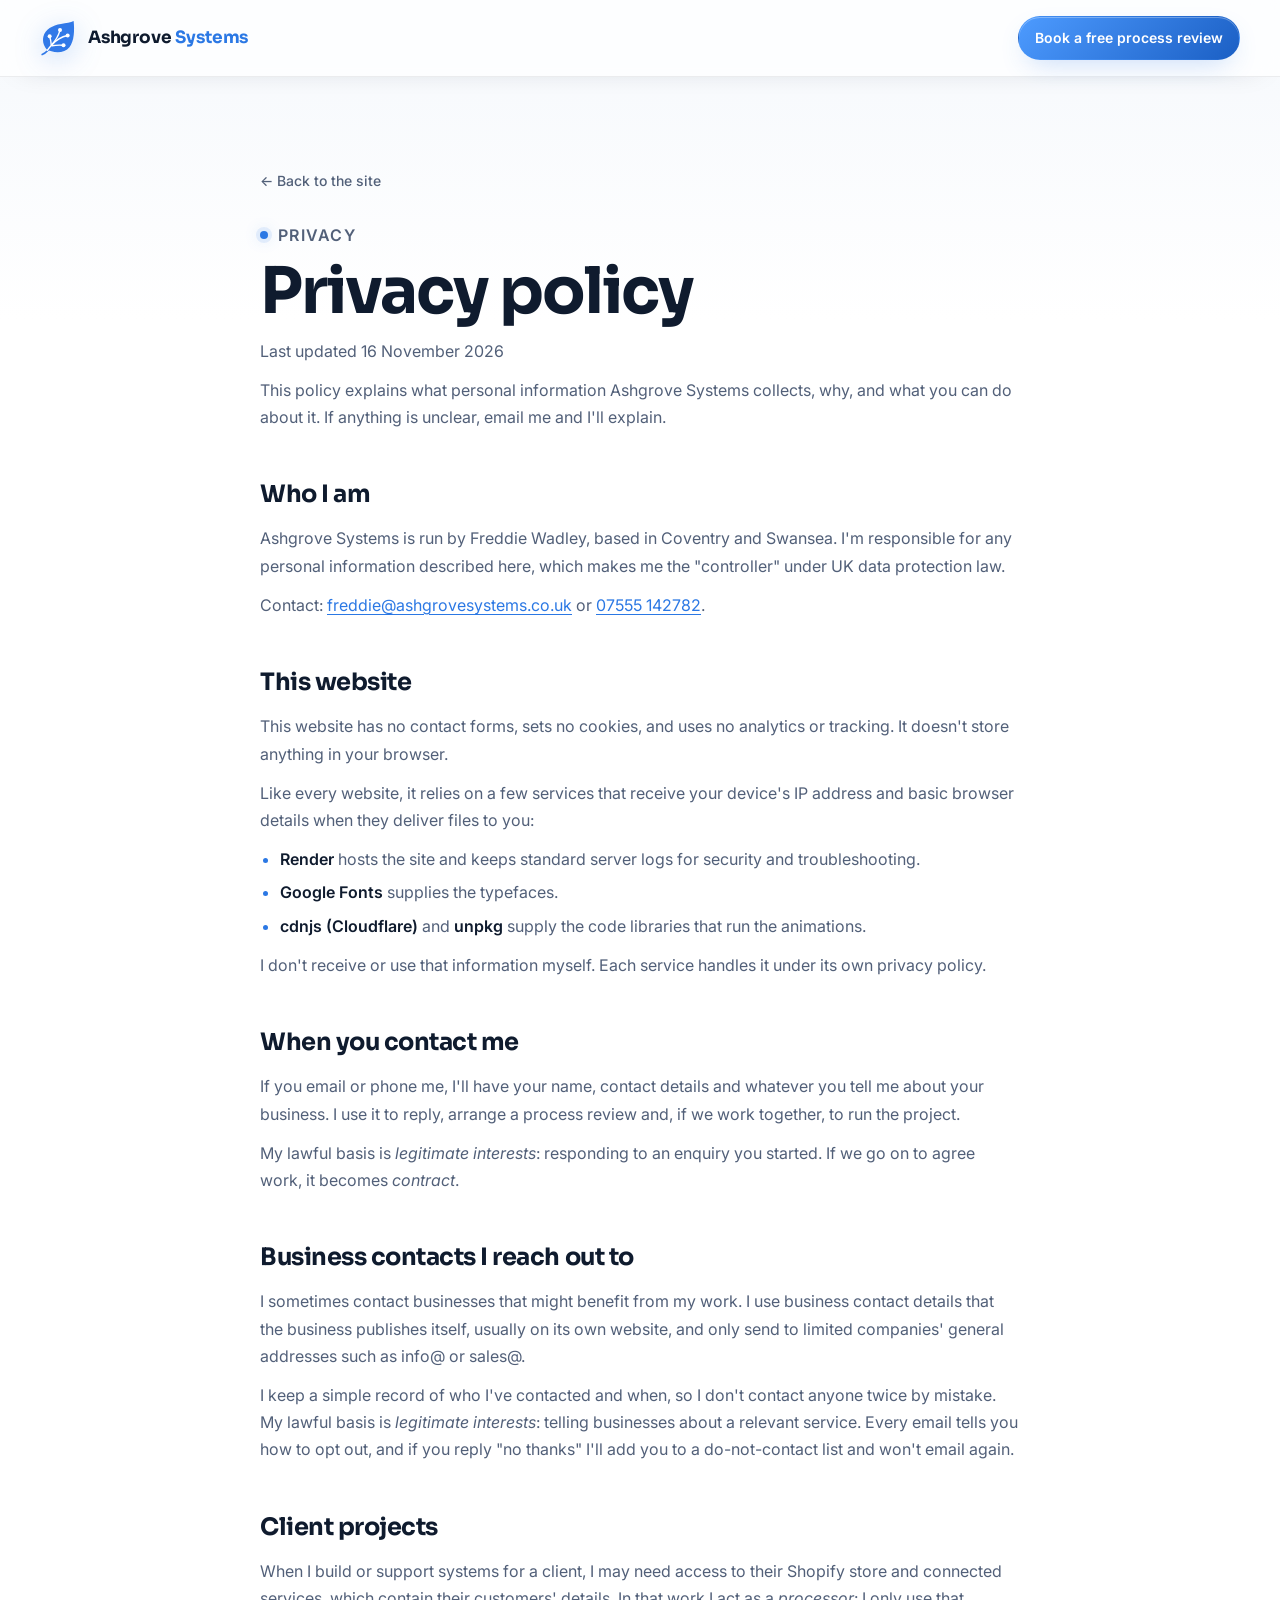
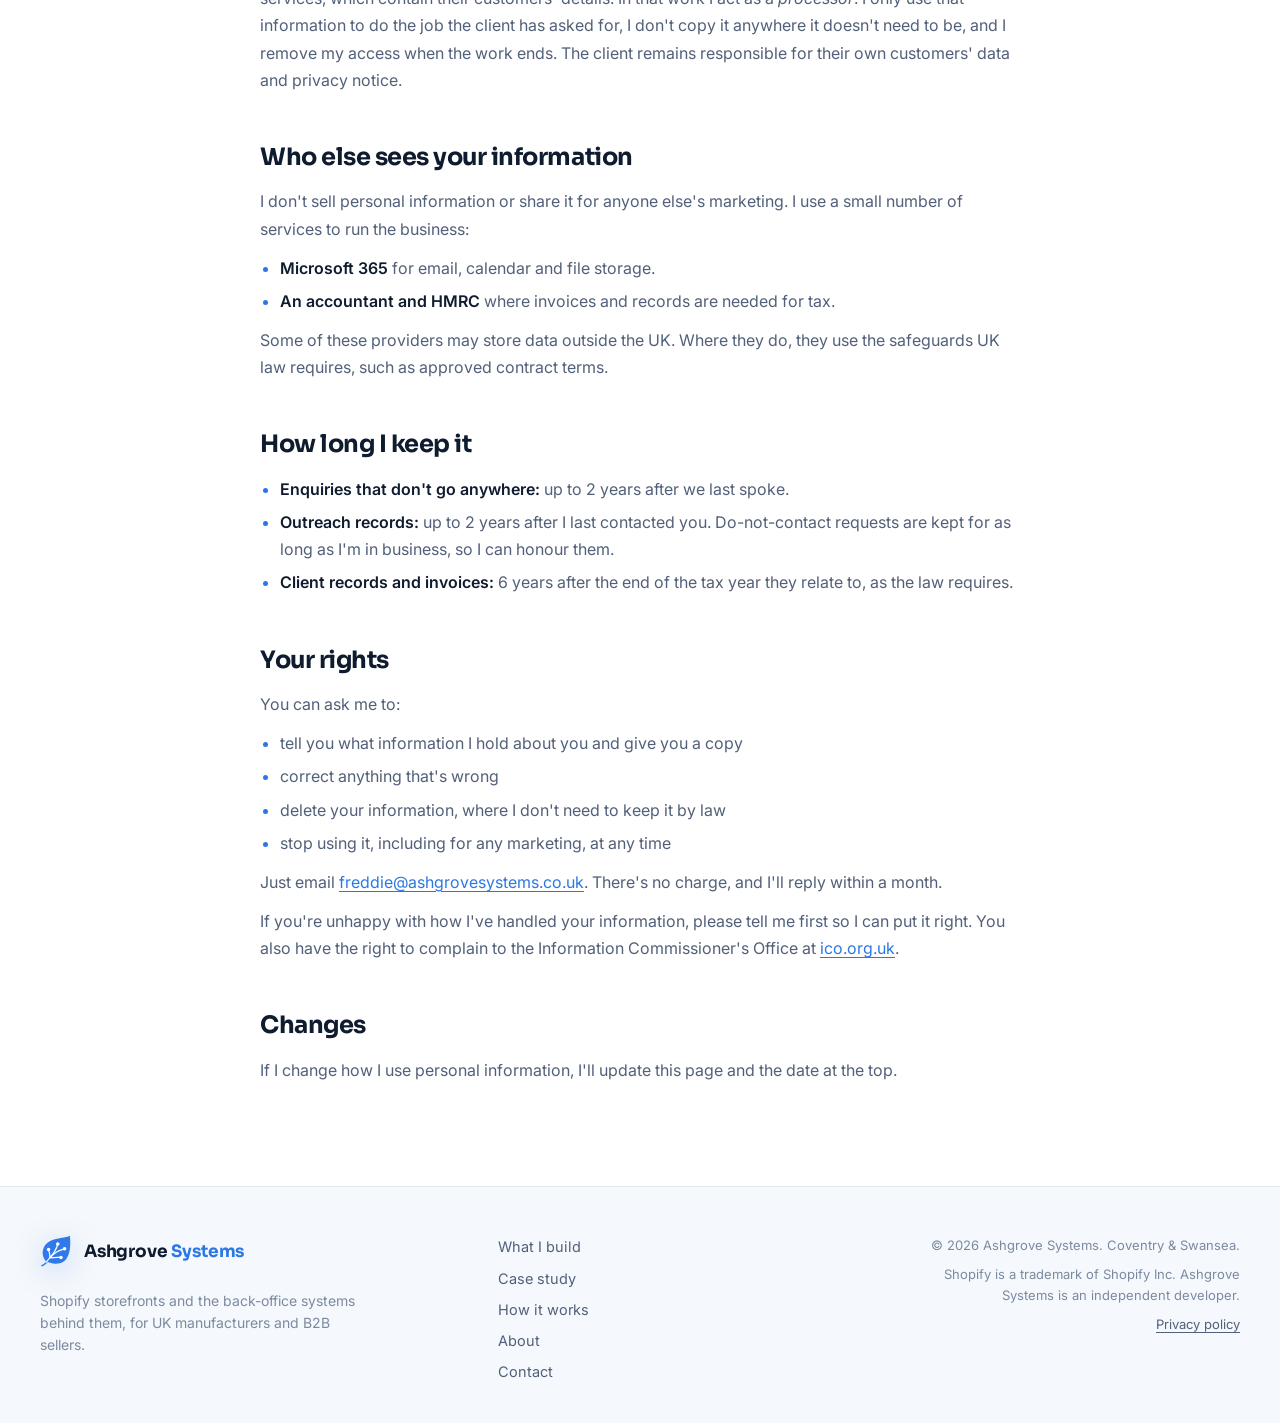
==== commit da166105: "Privacy policy: trim intro Co-Authored-By: Claude Opus 5.5 <noreply@anthropic.com>" ====
--- a/privacy.html
+++ b/privacy.html
@@ -37,7 +37,7 @@
       <h1 class="section-title">Privacy policy</h1>
       <p class="legal-updated">Last updated 16 November 2026</p>
 
-      <p class="legal-lead">This policy explains what personal information Ashgrove Systems collects, why, and what you can do about it. It's written in plain English. If anything is unclear, email me and I'll explain.</p>
+      <p class="legal-lead">This policy explains what personal information Ashgrove Systems collects, why, and what you can do about it. If anything is unclear, email me and I'll explain.</p>
 
       <h2>Who I am</h2>
       <p>Ashgrove Systems is run by Freddie Wadley, based in Coventry and Swansea. I'm responsible for any personal information described here, which makes me the "controller" under UK data protection law.</p>
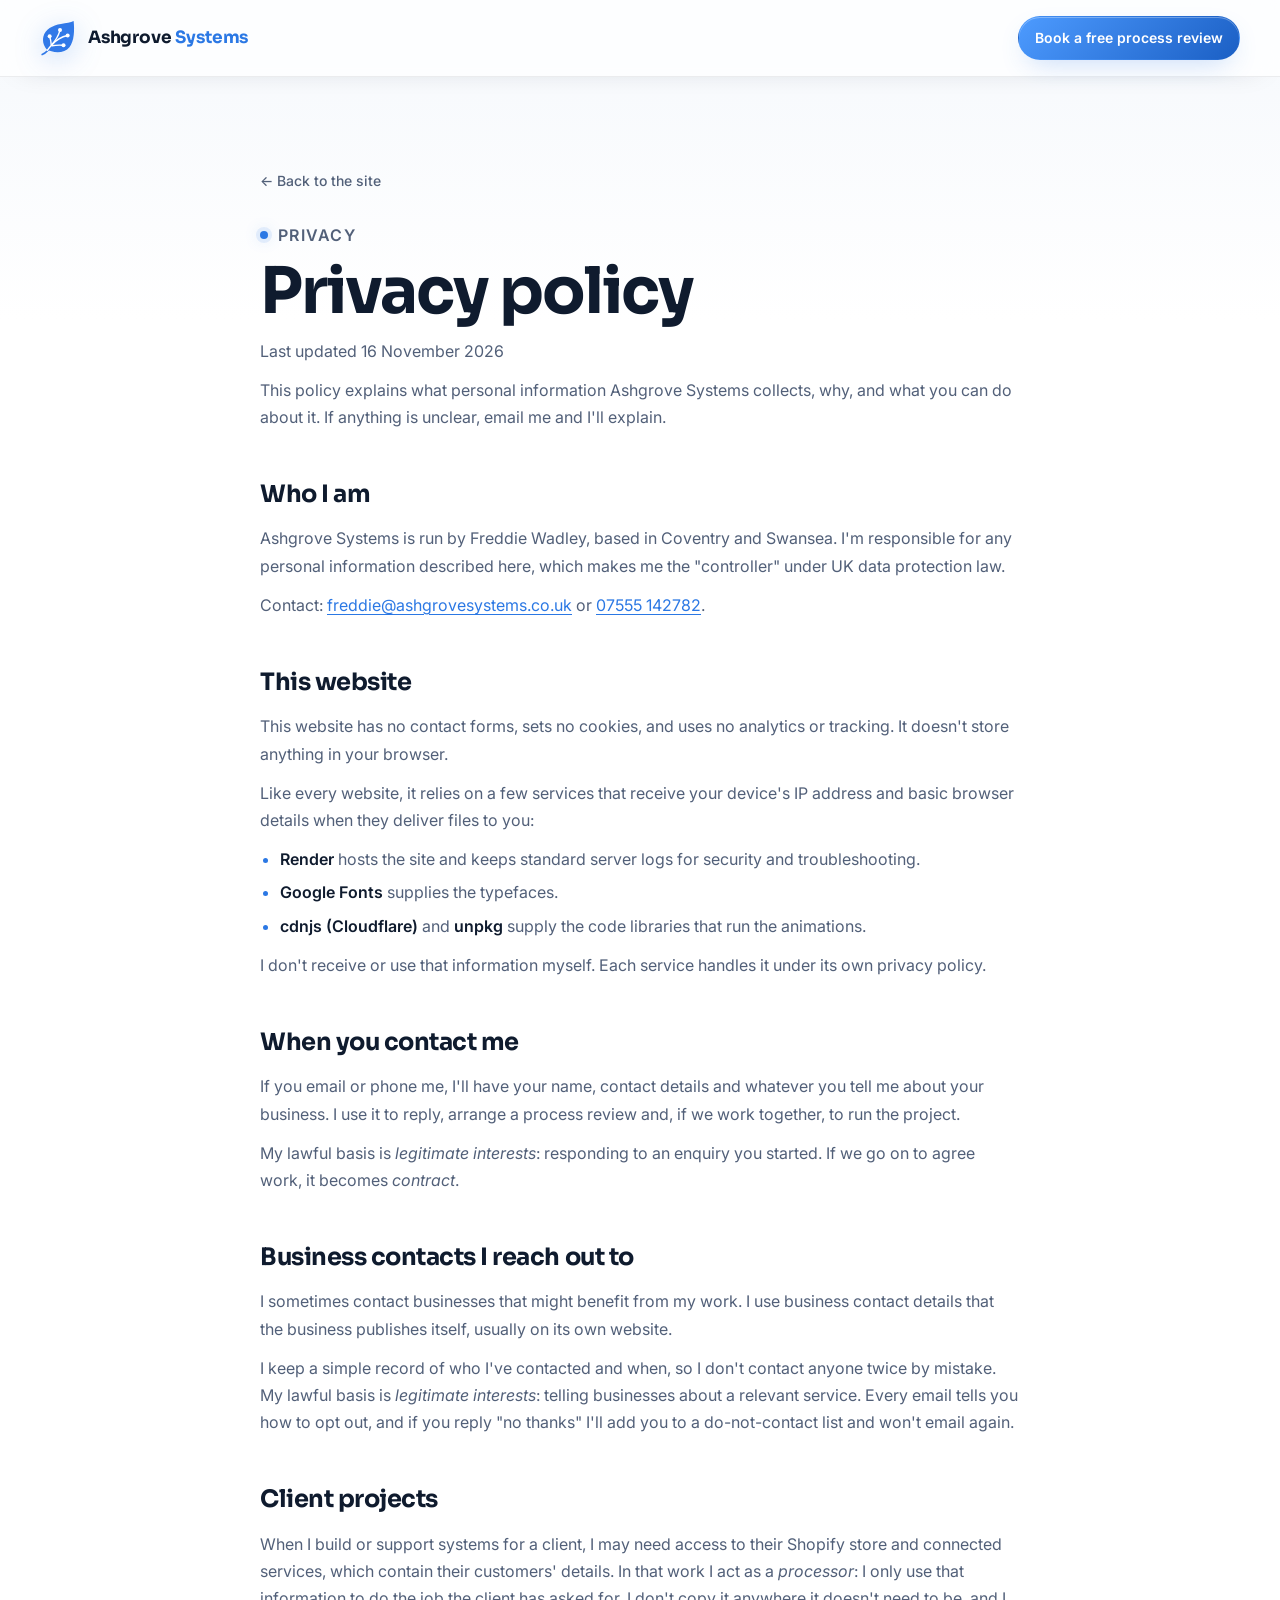
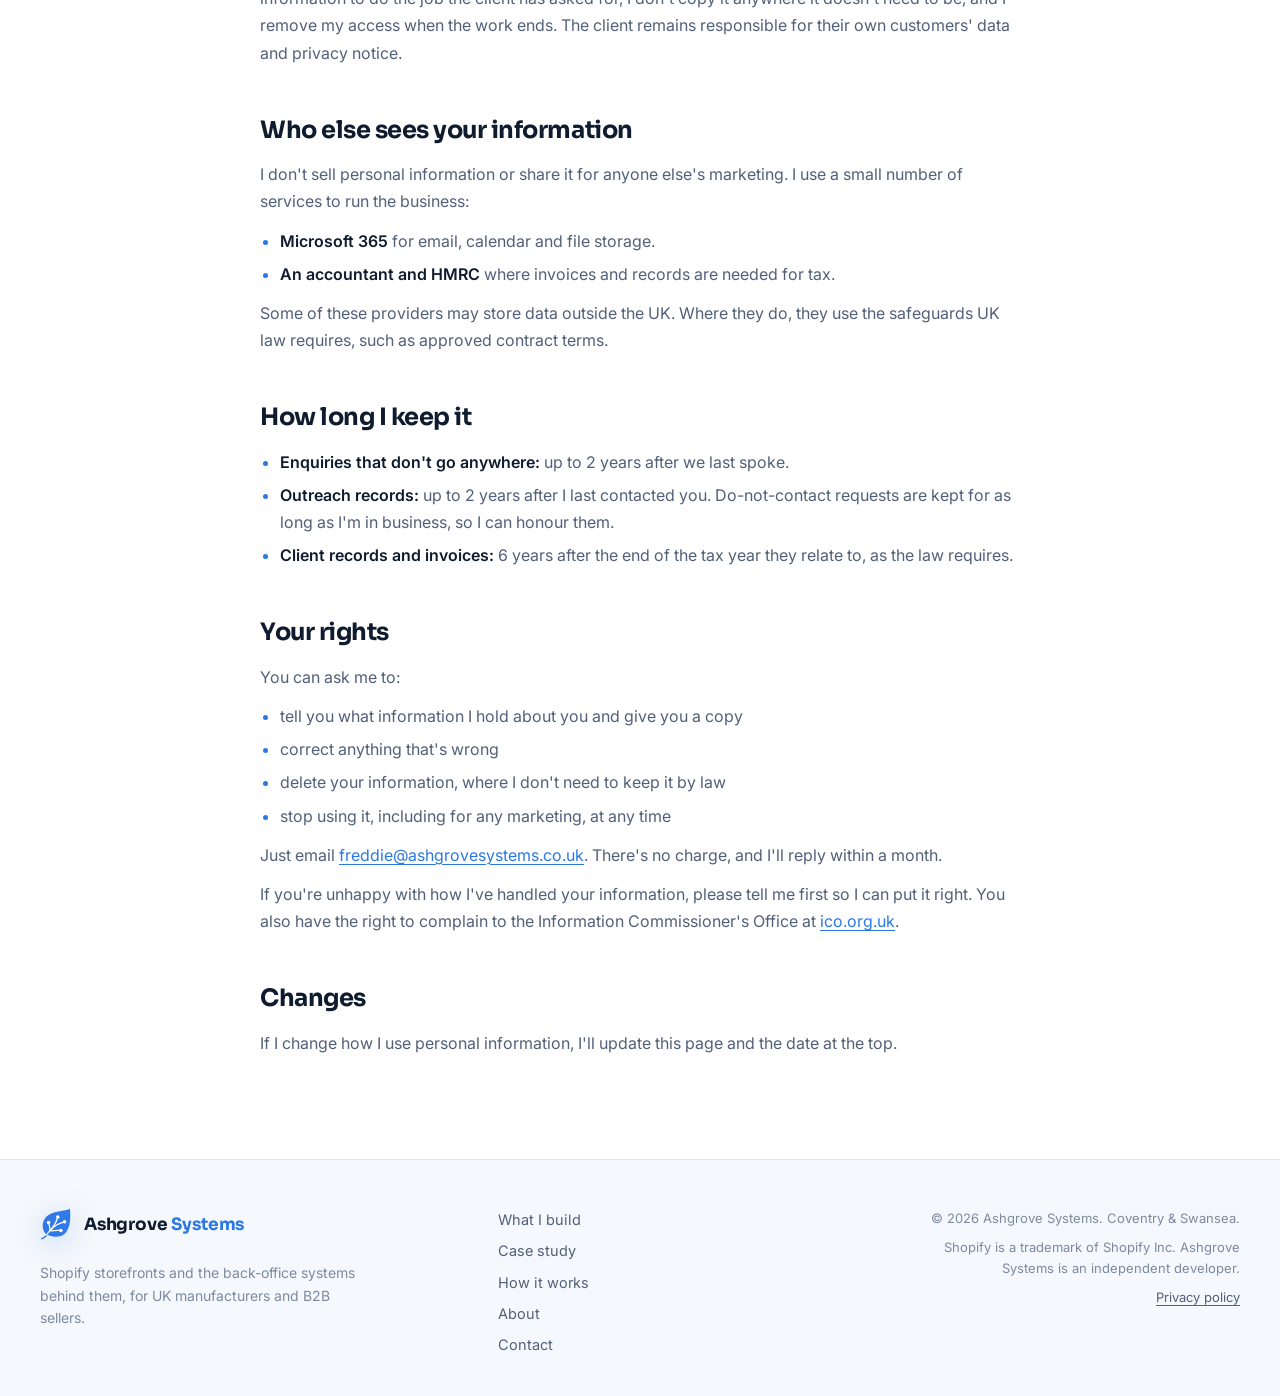
==== commit 2704615a: "Privacy policy: simplify outreach wording Co-Authored-By: Claude Opus 5.5 <noreply@anthropic.com>" ====
--- a/privacy.html
+++ b/privacy.html
@@ -58,7 +58,7 @@
       <p>My lawful basis is <em>legitimate interests</em>: responding to an enquiry you started. If we go on to agree work, it becomes <em>contract</em>.</p>
 
       <h2>Business contacts I reach out to</h2>
-      <p>I sometimes contact businesses that might benefit from my work. I use business contact details that the business publishes itself, usually on its own website, and only send to limited companies' general addresses such as info@ or sales@.</p>
+      <p>I sometimes contact businesses that might benefit from my work. I use business contact details that the business publishes itself, usually on its own website.</p>
       <p>I keep a simple record of who I've contacted and when, so I don't contact anyone twice by mistake. My lawful basis is <em>legitimate interests</em>: telling businesses about a relevant service. Every email tells you how to opt out, and if you reply "no thanks" I'll add you to a do-not-contact list and won't email again.</p>
 
       <h2>Client projects</h2>
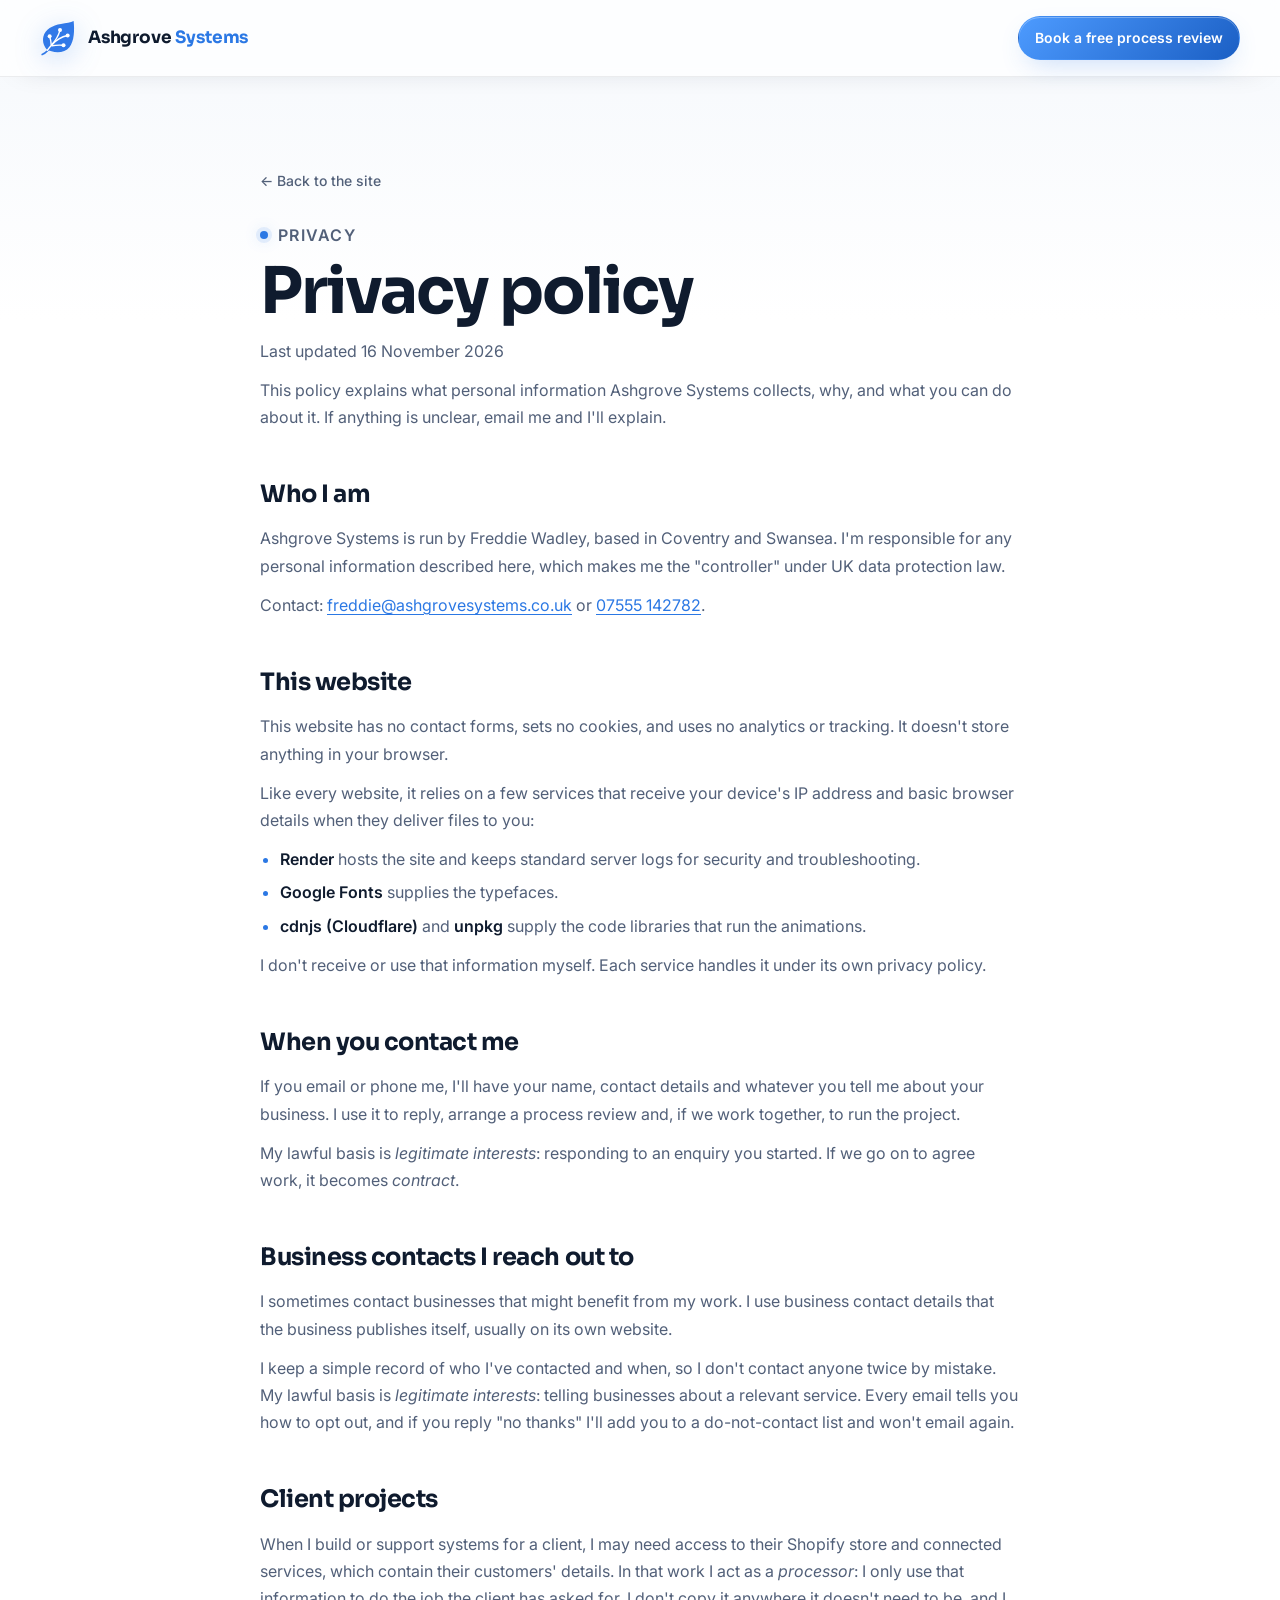
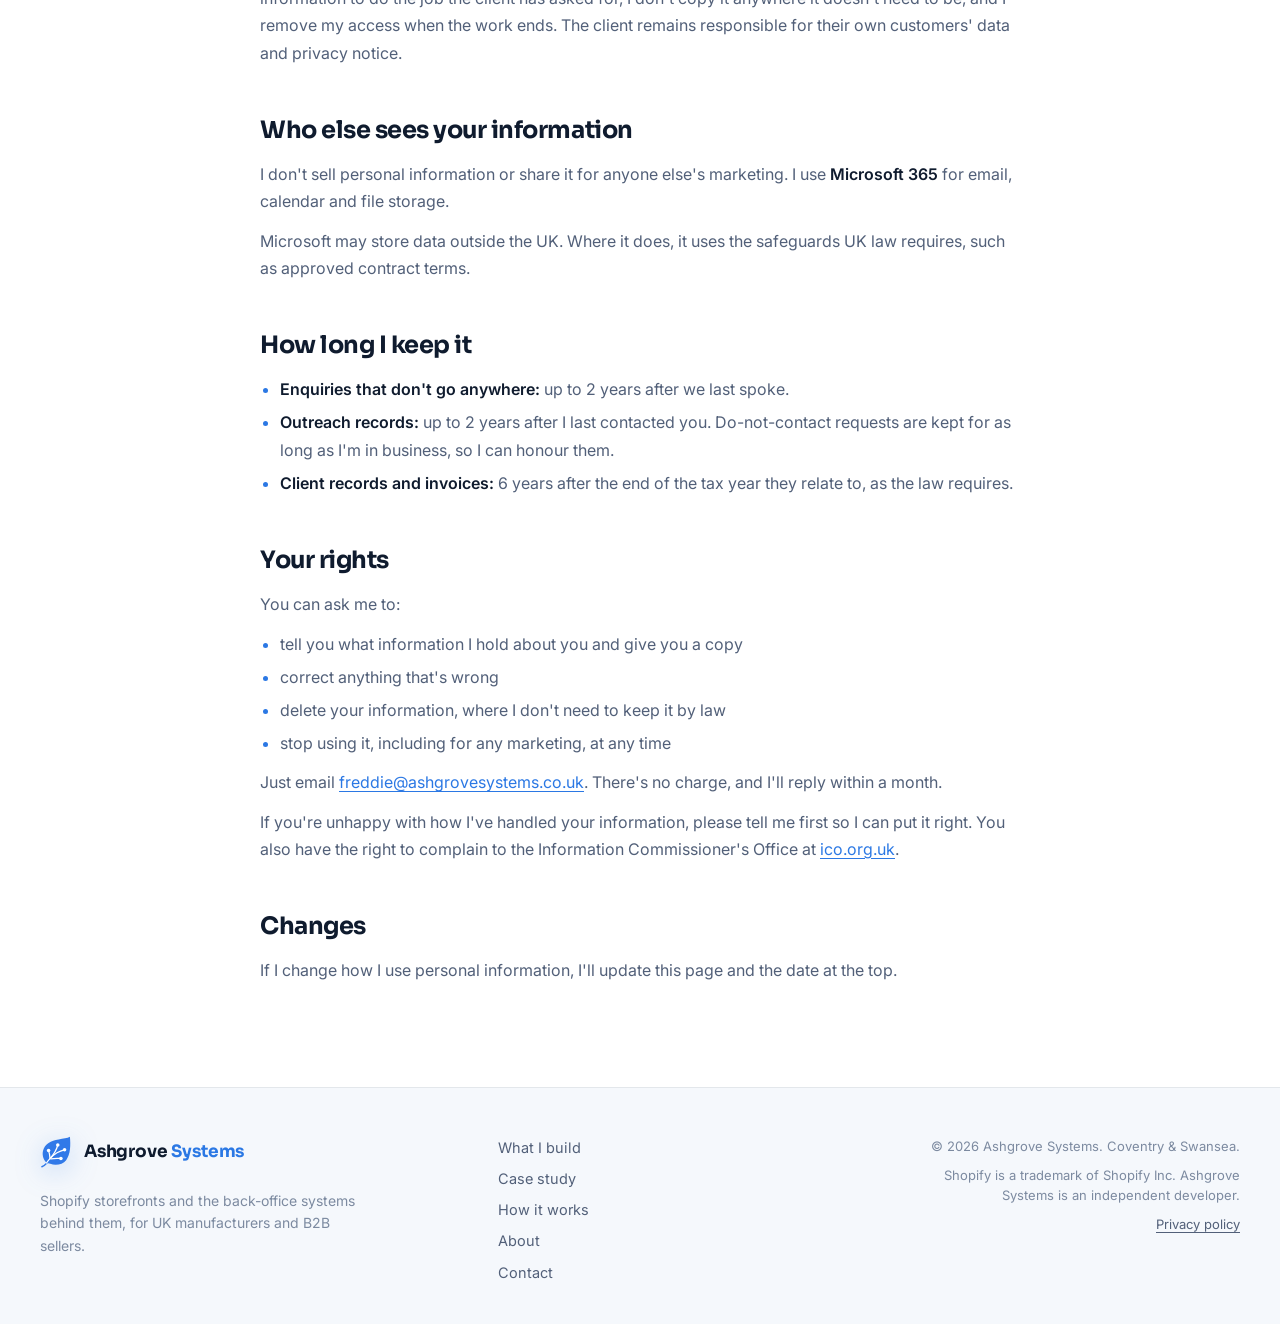
==== commit 03bf3802: "Privacy policy: Microsoft 365 is the only business service Co-Authored-By: Claude Opus 5.5 <noreply@" ====
--- a/privacy.html
+++ b/privacy.html
@@ -65,12 +65,8 @@
       <p>When I build or support systems for a client, I may need access to their Shopify store and connected services, which contain their customers' details. In that work I act as a <em>processor</em>: I only use that information to do the job the client has asked for, I don't copy it anywhere it doesn't need to be, and I remove my access when the work ends. The client remains responsible for their own customers' data and privacy notice.</p>
 
       <h2>Who else sees your information</h2>
-      <p>I don't sell personal information or share it for anyone else's marketing. I use a small number of services to run the business:</p>
-      <ul>
-        <li><strong>Microsoft 365</strong> for email, calendar and file storage.</li>
-        <li><strong>An accountant and HMRC</strong> where invoices and records are needed for tax.</li>
-      </ul>
-      <p>Some of these providers may store data outside the UK. Where they do, they use the safeguards UK law requires, such as approved contract terms.</p>
+      <p>I don't sell personal information or share it for anyone else's marketing. I use <strong>Microsoft 365</strong> for email, calendar and file storage.</p>
+      <p>Microsoft may store data outside the UK. Where it does, it uses the safeguards UK law requires, such as approved contract terms.</p>
 
       <h2>How long I keep it</h2>
       <ul>
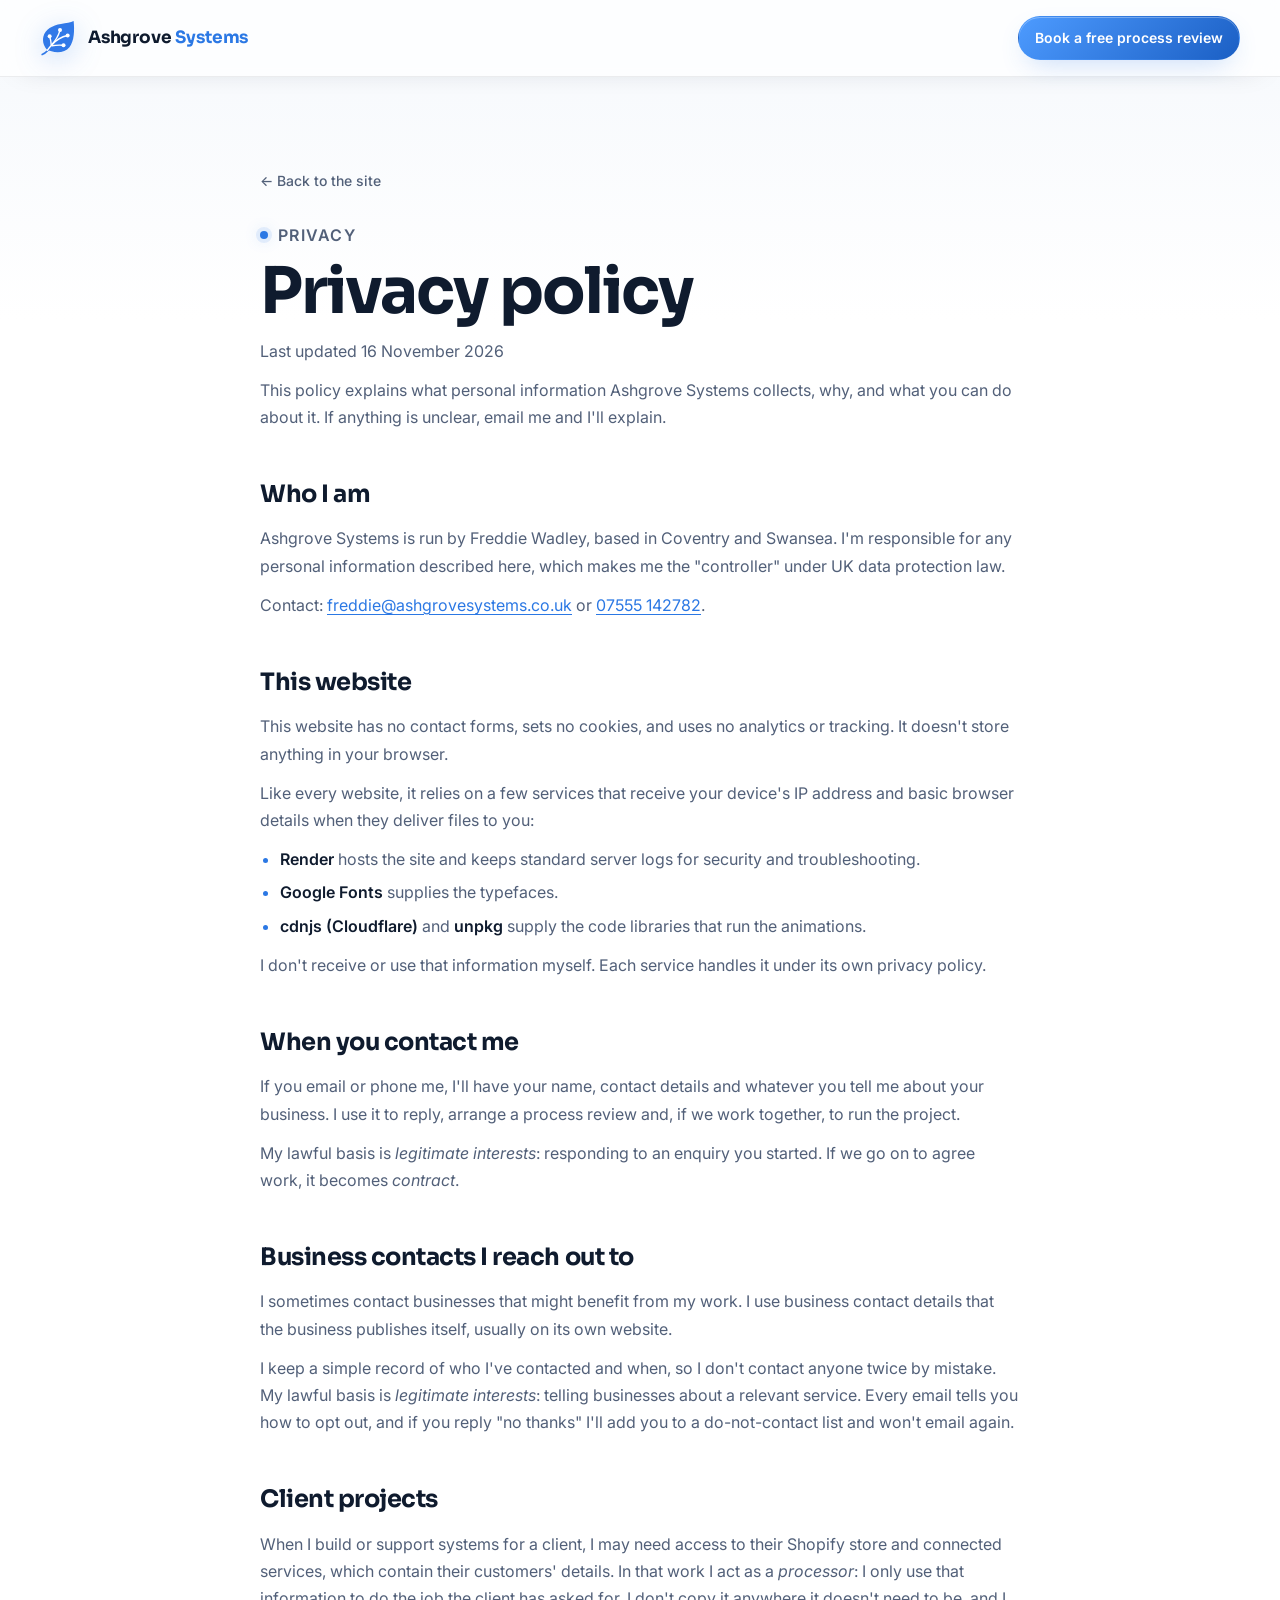
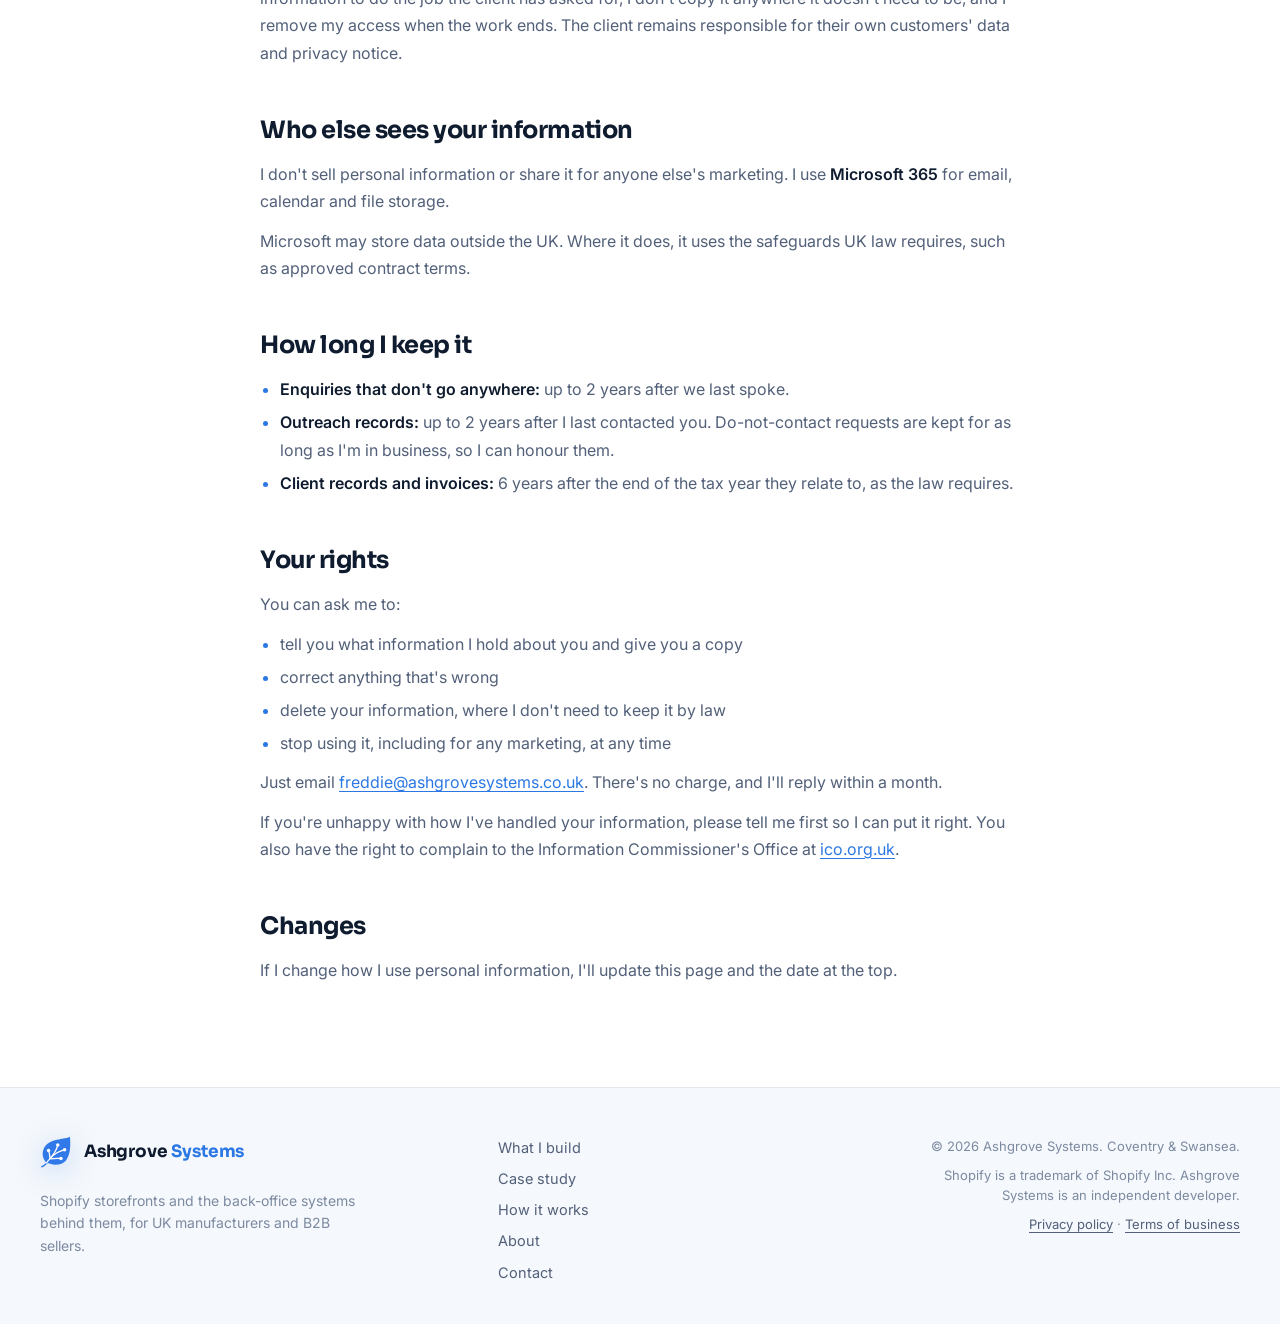
==== commit ebf01d1d: "Add terms of business page and footer links Co-Authored-By: Claude Opus 5.5 <noreply@anthropic.com>" ====
--- a/privacy.html
+++ b/privacy.html
@@ -110,7 +110,7 @@
       <div class="footer-legal">
         <p>&copy; 2026 Ashgrove Systems. Coventry &amp; Swansea.</p>
         <p>Shopify is a trademark of Shopify Inc. Ashgrove Systems is an independent developer.</p>
-        <p><a href="privacy.html">Privacy policy</a></p>
+        <p><a href="privacy.html">Privacy policy</a> · <a href="terms.html">Terms of business</a></p>
       </div>
     </div>
   </footer>
--- a/styles.css
+++ b/styles.css
@@ -692,6 +692,7 @@
 .legal p, .legal li { color: var(--muted); font-size: 1rem; line-height: 1.7; }
 .legal p + p { margin-top: 12px; }
 .legal ul { margin: 12px 0; padding-left: 1.2em; list-style: disc; display: grid; gap: 6px; }
+.legal ol { margin: 12px 0; padding-left: 1.5em; list-style: decimal; display: grid; gap: 6px; }
 .legal li::marker { color: var(--blue); }
 .legal strong { color: var(--text); font-weight: 600; }
 .legal a:not(.legal-back) { color: var(--blue); text-decoration: underline; text-underline-offset: 3px; }
